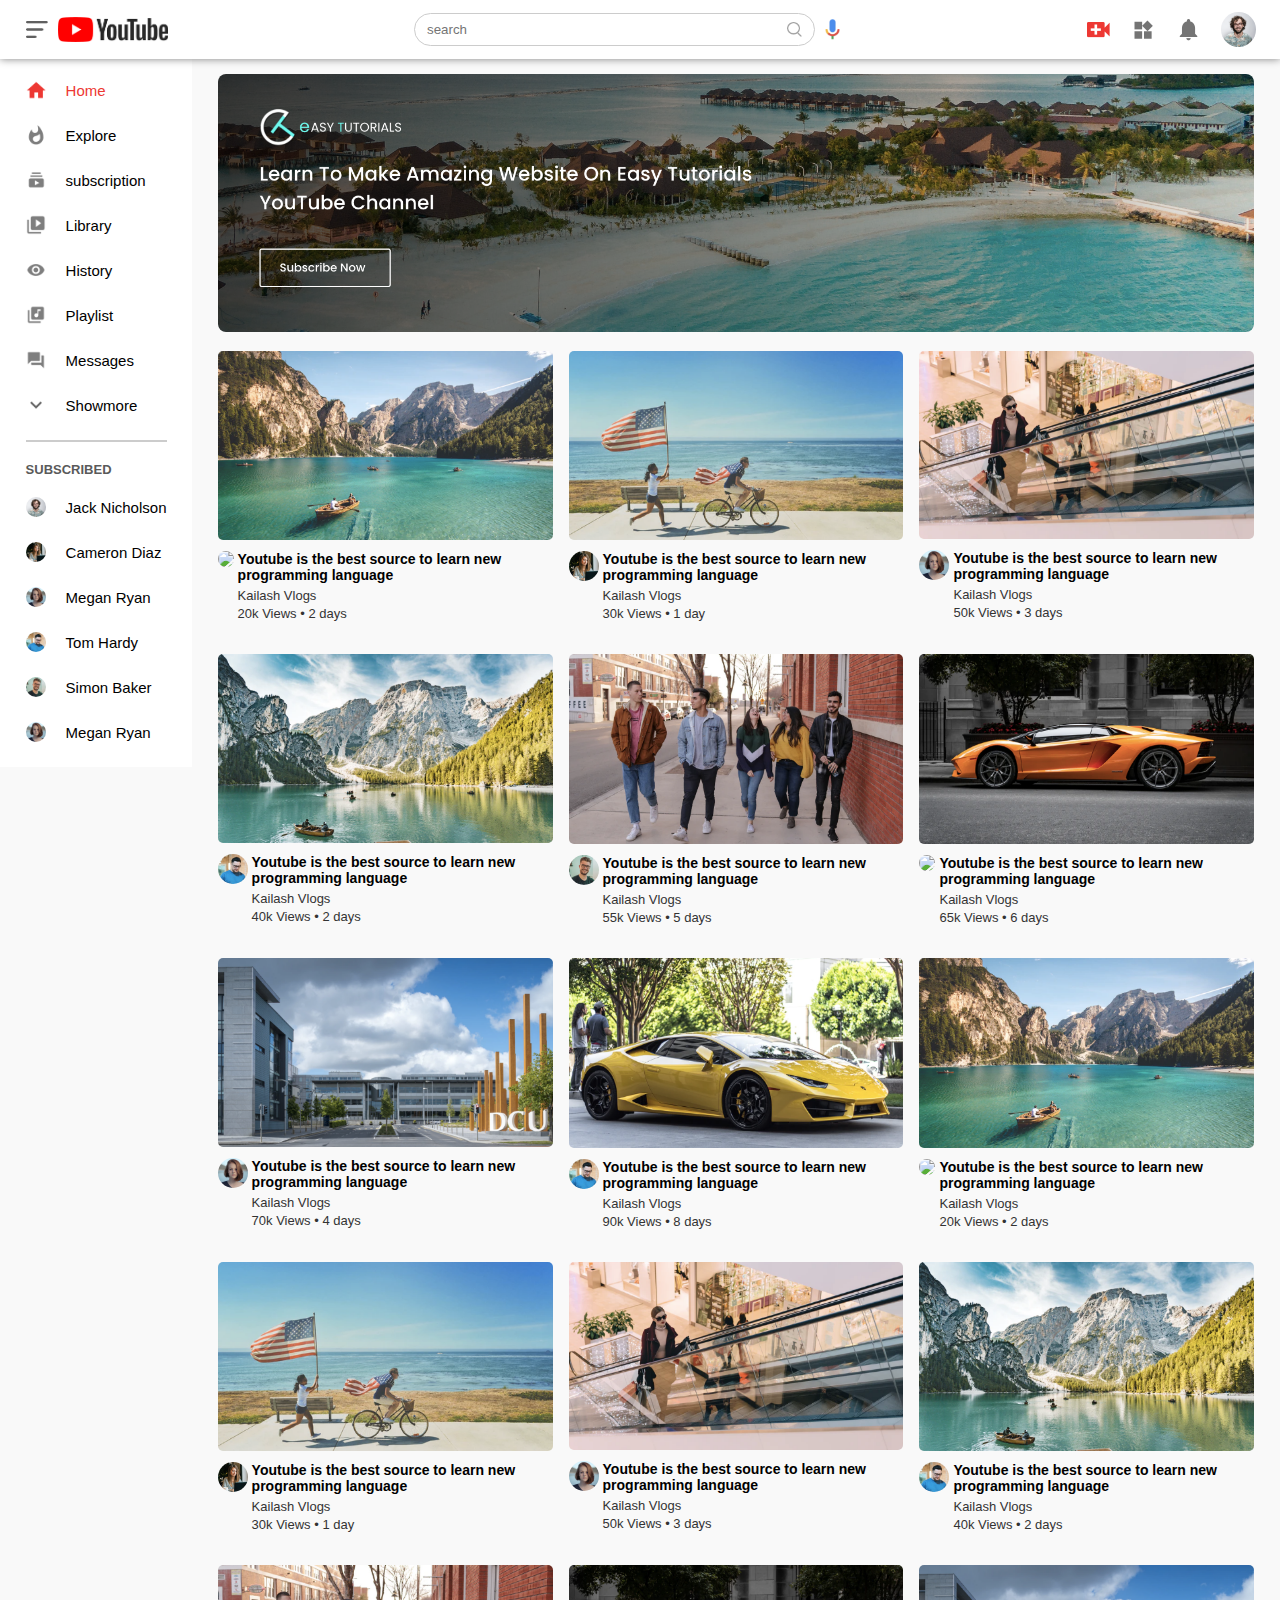
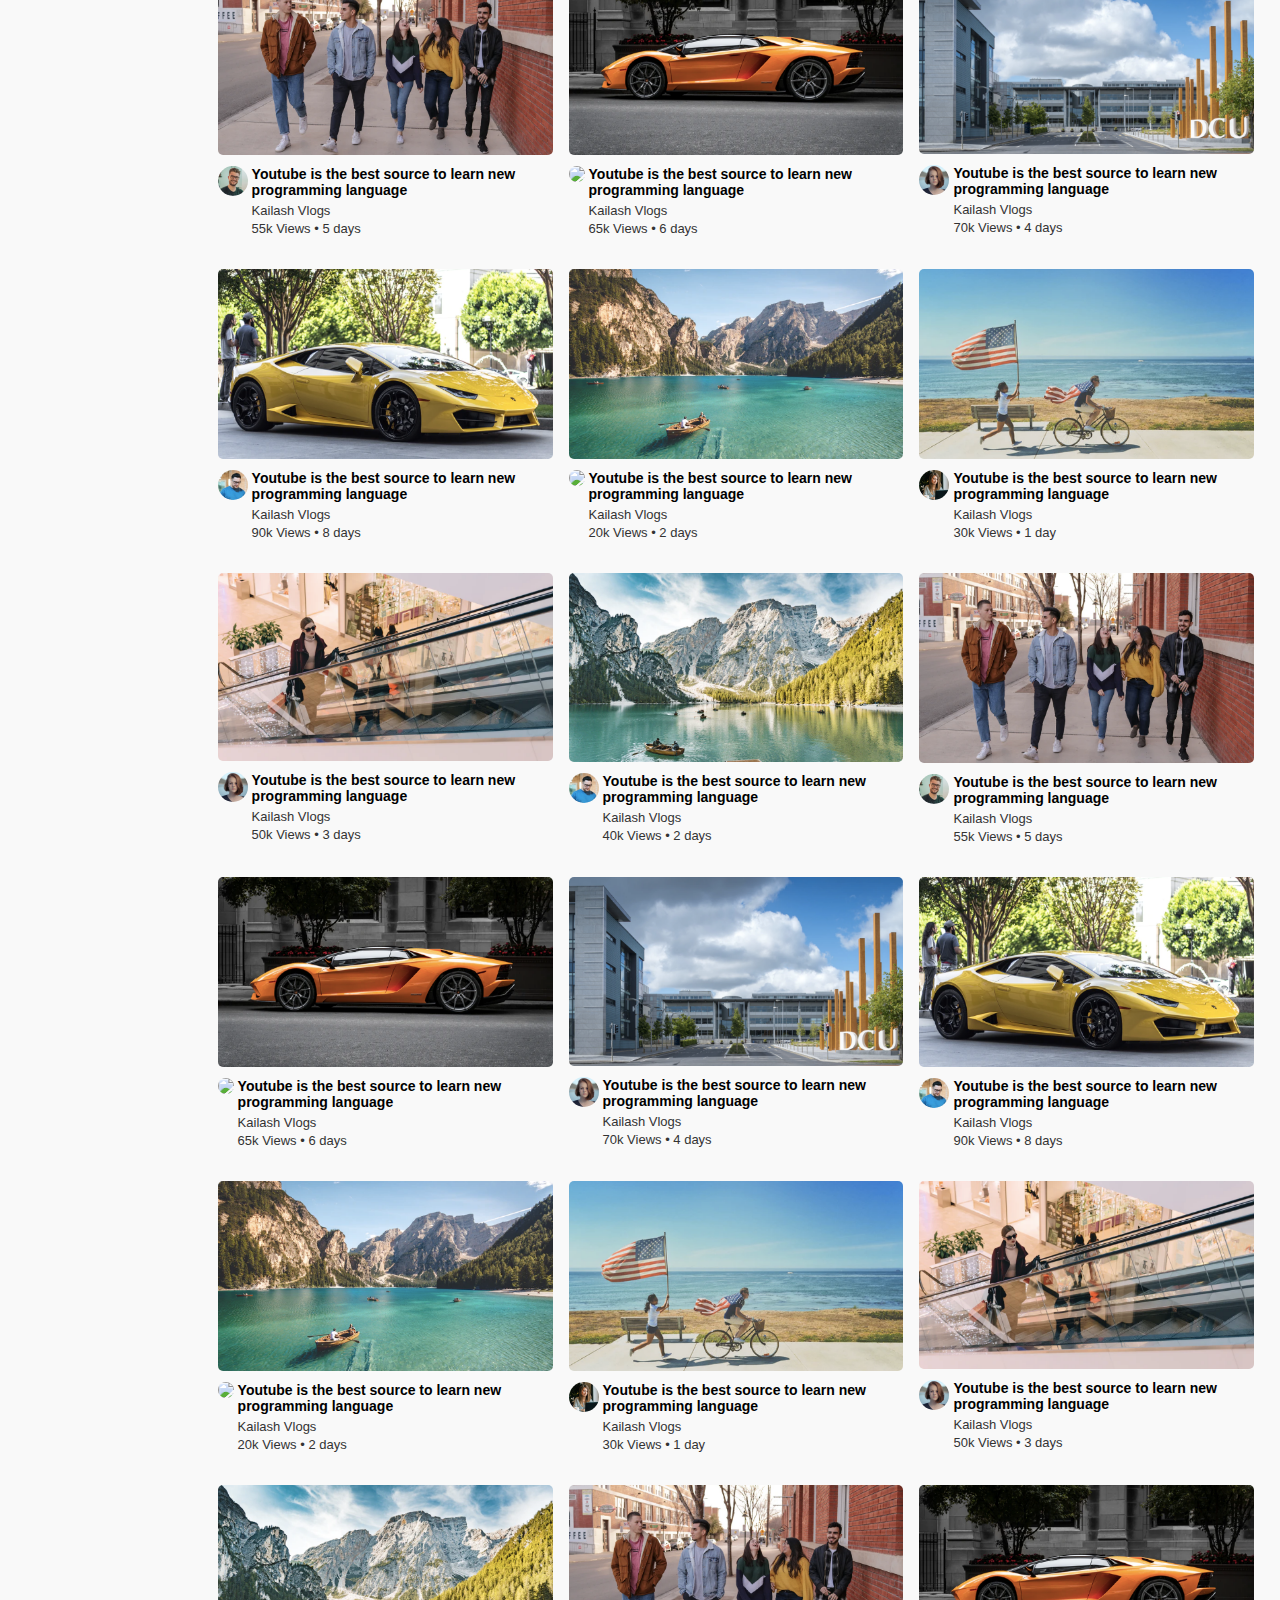
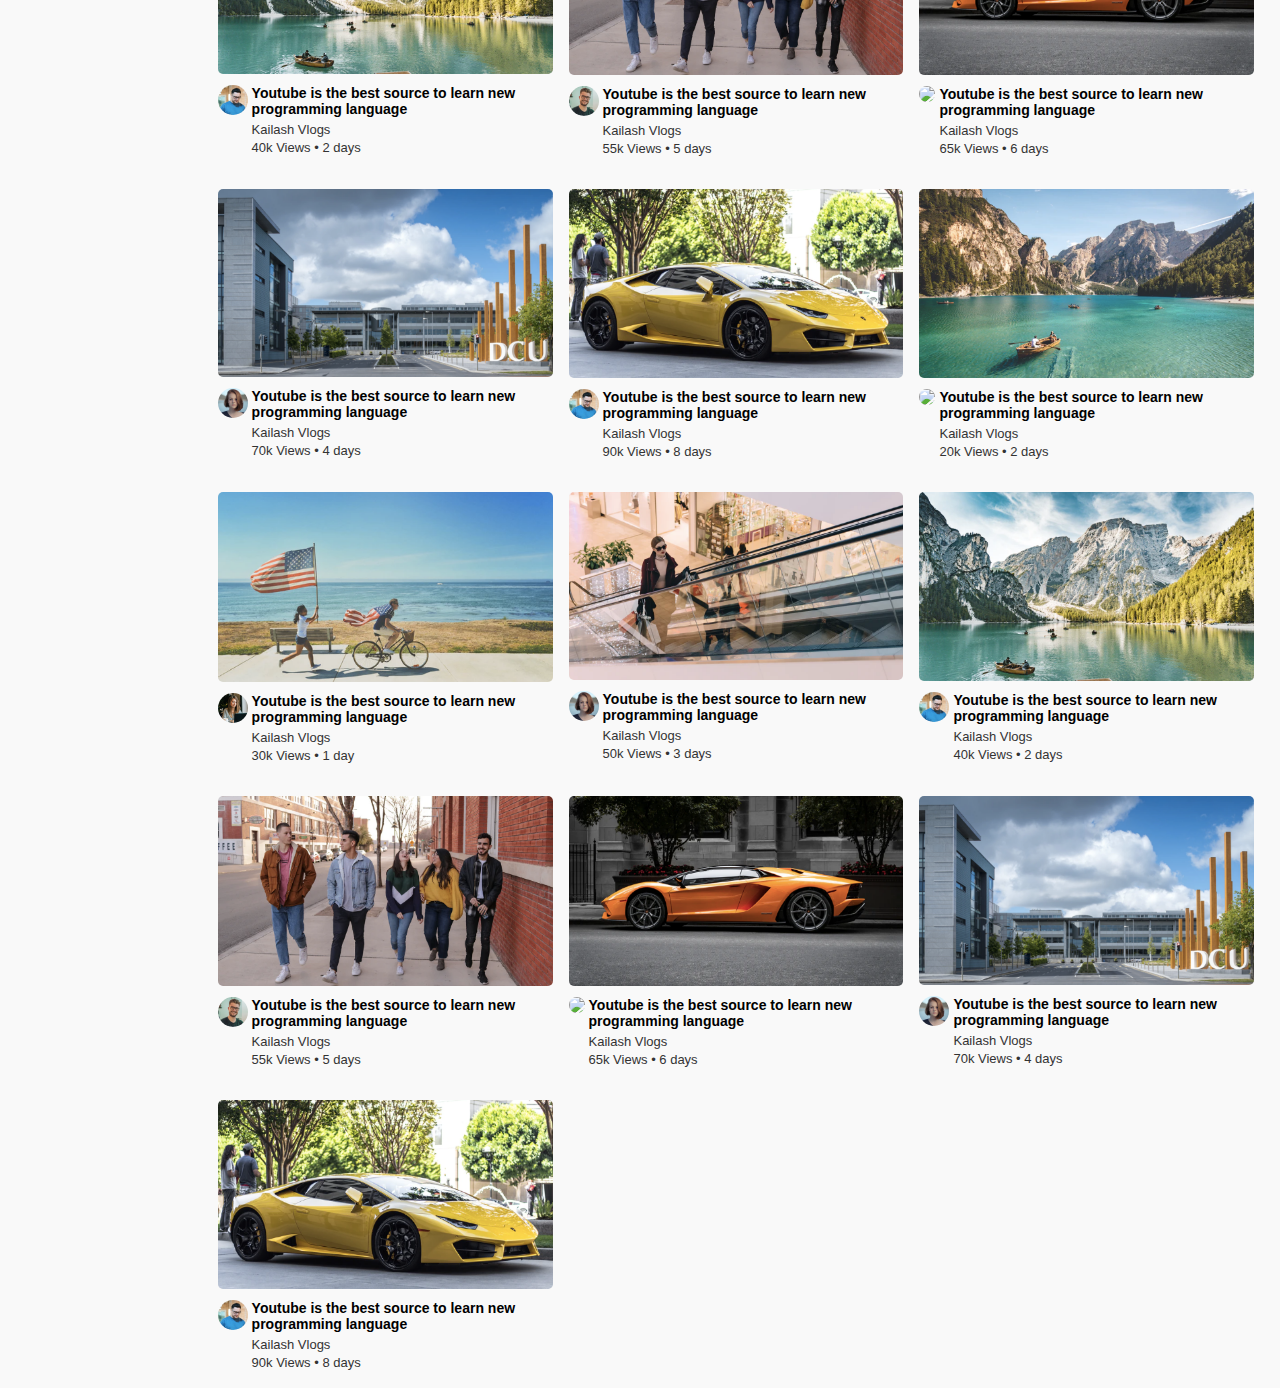
==== index.html @ eac7cdee "initial commit" ====
<!DOCTYPE html>
<html lang="en">
<head>
    <meta charset="UTF-8">
    <meta name="viewport" content="width=device-width, initial-scale=1.0">
    <link rel="stylesheet" href="style.css">
    <title>Document</title>
</head>
<body>
      <nav class="flex-div">
          <div class="nav-left flex-div">
            <img src="images/menu.png" class="menu-icon">
            <img src="images/youtube2.png" class="logo">
          </div>
          <div class="nav-mid flex-div">
            <div class="search-box flex-div">
               <input type="text" placeholder="search">
               <img src="images/search.png">
            </div>
            <img src="images/voice-search.png" class="voice-seacrh">
          </div>
          <div class="nav-right flex-div">
            <img src="images/upload.png">
            <img src="images/more.png">
            <img src="images/notification.png">
            <img src="images/Jack.png" class="user-icon">
          </div>
      </nav>
      
      <!-- sidebar start -->
      <div class="sidebar">
          <div class="shortcut-links">
              <a href=""><img src="images/home.png"><p>Home</p></a>
              <a href=""><img src="images/explore.png"><p>Explore</p></a>
              <a href=""><img src="images/subscription.png"><p>subscription</p></a>
              <a href=""><img src="images/library.png"><p>Library</p></a>
              <a href=""><img src="images/history.png"><p>History</p></a>
              <a href=""><img src="images/playlist.png"><p>Playlist</p></a>
              <a href=""><img src="images/messages.png"><p>Messages</p></a>
              <a href=""><img src="images/show-more.png"><p>Showmore</p></a>
              <hr>
          </div>
      
          <div class="subscribed-list">
             <h3>Subscribed</h3>
            <a href="#"><img src="images/Jack.png"><p>Jack Nicholson</p></a>
            <a href="#"><img src="images/cameron.png"><p>Cameron Diaz</p></a>
            <a href="#"><img src="images/megan.png"><p>Megan Ryan</p></a>
            <a href="#"><img src="images/tom.png"><p>Tom Hardy</p></a>
            <a href="#"><img src="images/simon.png"><p>Simon Baker</p></a>
            <a href="#"><img src="images/megan.png"><p>Megan Ryan</p></a>
          </div>
       </div>

      <!-- main -->
        <div class="container">
            <!-- <ul>
                <li>Home</li>
                <li>About</li>
                <li>Services</li>
                <li>Blogs</li>
                <li>Gallery</li>
                <li>Products</li>
                <li>Contact</li>
            </ul> -->
            <img src="images/banner.png" class="banner">
            <div class="list-container">
                <div class="vid-list">
                    <a href =""><img src="images/thumbnail1.png" class="thumbnail"></a>
                    <div class="flex-div">
                        <a href=""><img src="images/jack.png"></a>
                        <div class="vid-info">
                            <a href=""> Youtube is the best source to learn new programming language</a>
                            <p>Kailash Vlogs</p>
                            <p>20k Views &bull; 2 days</p>
                        </div>
                    </div>
                </div> 
                <div class="vid-list">
                    <a href =""><img src="images/thumbnail2.png" class="thumbnail"></a>
                    <div class="flex-div">
                        <a href=""><img src="images/cameron.png"></a>
                        <div class="vid-info">
                            <a href="">Youtube is the best source to learn new programming language</a>
                            <p>Kailash Vlogs</p>
                            <p>30k Views &bull; 1 day</p>
                        </div>
                    </div>
                </div> 
                <div class="vid-list">
                    <a href =""><img src="images/thumbnail3.png" class="thumbnail"></a>
                    <div class="flex-div">
                        <a href=""><img src="images/megan.png"></a>
                        <div class="vid-info">
                            <a href="">Youtube is the best source to learn new programming language</a>
                            <p>Kailash Vlogs</p>
                            <p>50k Views &bull; 3 days</p>
                        </div>
                    </div>
                </div> 
                <div class="vid-list">
                    <a href =""><img src="images/thumbnail4.png" class="thumbnail"></a>
                    <div class="flex-div">
                        <a href=""><img src="images/tom.png"></a>
                        <div class="vid-info">
                            <a href="">Youtube is the best source to learn new programming language</a>
                            <p>Kailash Vlogs</p>
                            <p>40k Views &bull; 2 days</p>
                        </div>
                    </div>
                </div> 
                <div class="vid-list">
                    <a href =""><img src="images/thumbnail5.png" class="thumbnail"></a>
                    <div class="flex-div">
                        <a href=""><img src="images/simon.png"></a>
                        <div class="vid-info">
                            <a href="">Youtube is the best source to learn new programming language</a>
                            <p>Kailash Vlogs</p>
                            <p>55k Views &bull; 5 days</p>
                        </div>
                    </div>
                </div> 
                <div class="vid-list">
                    <a href =""><img src="images/thumbnail6.png" class="thumbnail"></a>
                    <div class="flex-div">
                        <a href=""><img src="images/jack.png"></a>
                        <div class="vid-info">
                            <a href="">Youtube is the best source to learn new programming language</a>
                            <p>Kailash Vlogs</p>
                            <p>65k Views &bull; 6 days</p>
                        </div>
                    </div>
                </div> 
                <div class="vid-list">
                    <a href =""><img src="images/thumbnail7.png" class="thumbnail"></a>
                    <div class="flex-div">
                        <a href=""><img src="images/megan.png"></a>
                        <div class="vid-info">
                            <a href="">Youtube is the best source to learn new programming language</a>
                            <p>Kailash Vlogs</p>
                            <p>70k Views &bull; 4 days</p>
                        </div>
                    </div>
                </div> 
                <div class="vid-list">
                    <a href =""><img src="images/thumbnail8.png" class="thumbnail"></a>
                    <div class="flex-div">
                        <a href=""><img src="images/tom.png"></a>
                        <div class="vid-info">
                            <a href="">Youtube is the best source to learn new programming language</a>
                            <p>Kailash Vlogs</p>
                            <p>90k Views &bull; 8 days</p>
                        </div>
                    </div>
                </div> 
                <div class="vid-list">
                    <a href =""><img src="images/thumbnail1.png" class="thumbnail"></a>
                    <div class="flex-div">
                        <a href=""><img src="images/jack.png"></a>
                        <div class="vid-info">
                            <a href="">Youtube is the best source to learn new programming language</a>
                            <p>Kailash Vlogs</p>
                            <p>20k Views &bull; 2 days</p>
                        </div>
                    </div>
                </div> 
                <div class="vid-list">
                    <a href =""><img src="images/thumbnail2.png" class="thumbnail"></a>
                    <div class="flex-div">
                        <a href=""><img src="images/cameron.png"></a>
                        <div class="vid-info">
                            <a href="">Youtube is the best source to learn new programming language</a>
                            <p>Kailash Vlogs</p>
                            <p>30k Views &bull; 1 day</p>
                        </div>
                    </div>
                </div> 
                <div class="vid-list">
                    <a href =""><img src="images/thumbnail3.png" class="thumbnail"></a>
                    <div class="flex-div">
                        <a href=""><img src="images/megan.png"></a>
                        <div class="vid-info">
                            <a href="">Youtube is the best source to learn new programming language</a>
                            <p>Kailash Vlogs</p>
                            <p>50k Views &bull; 3 days</p>
                        </div>
                    </div>
                </div> 
                <div class="vid-list">
                    <a href =""><img src="images/thumbnail4.png" class="thumbnail"></a>
                    <div class="flex-div">
                        <a href=""><img src="images/tom.png"></a>
                        <div class="vid-info">
                            <a href="">Youtube is the best source to learn new programming language</a>
                            <p>Kailash Vlogs</p>
                            <p>40k Views &bull; 2 days</p>
                        </div>
                    </div>
                </div>
                <div class="vid-list">
                    <a href =""><img src="images/thumbnail5.png" class="thumbnail"></a>
                    <div class="flex-div">
                        <a href=""><img src="images/simon.png"></a>
                        <div class="vid-info">
                            <a href="">Youtube is the best source to learn new programming language</a>
                            <p>Kailash Vlogs</p>
                            <p>55k Views &bull; 5 days</p>
                        </div>
                    </div>
                </div> 
                <div class="vid-list">
                    <a href =""><img src="images/thumbnail6.png" class="thumbnail"></a>
                    <div class="flex-div">
                        <a href=""><img src="images/jack.png"></a>
                        <div class="vid-info">
                            <a href="">Youtube is the best source to learn new programming language</a>
                            <p>Kailash Vlogs</p>
                            <p>65k Views &bull; 6 days</p>
                        </div>
                    </div>
                </div> 
                <div class="vid-list">
                    <a href =""><img src="images/thumbnail7.png" class="thumbnail"></a>
                    <div class="flex-div">
                        <a href=""><img src="images/megan.png"></a>
                        <div class="vid-info">
                            <a href="">Youtube is the best source to learn new programming language</a>
                            <p>Kailash Vlogs</p>
                            <p>70k Views &bull; 4 days</p>
                        </div>
                    </div>
                </div> 
                <div class="vid-list">
                    <a href =""><img src="images/thumbnail8.png" class="thumbnail"></a>
                    <div class="flex-div">
                        <a href=""><img src="images/tom.png"></a>
                        <div class="vid-info">
                            <a href="">Youtube is the best source to learn new programming language</a>
                            <p>Kailash Vlogs</p>
                            <p>90k Views &bull; 8 days</p>
                        </div>
                    </div>
                </div> 
                <div class="vid-list">
                    <a href =""><img src="images/thumbnail1.png" class="thumbnail"></a>
                    <div class="flex-div">
                        <a href=""><img src="images/jack.png"></a>
                        <div class="vid-info">
                            <a href="">Youtube is the best source to learn new programming language</a>
                            <p>Kailash Vlogs</p>
                            <p>20k Views &bull; 2 days</p>
                        </div>
                    </div>
                </div> 
                <div class="vid-list">
                    <a href =""><img src="images/thumbnail2.png" class="thumbnail"></a>
                    <div class="flex-div">
                        <a href=""><img src="images/cameron.png"></a>
                        <div class="vid-info">
                            <a href="">Youtube is the best source to learn new programming language</a>
                            <p>Kailash Vlogs</p>
                            <p>30k Views &bull; 1 day</p>
                        </div>
                    </div>
                </div> 
                <div class="vid-list">
                    <a href =""><img src="images/thumbnail3.png" class="thumbnail"></a>
                    <div class="flex-div">
                        <a href=""><img src="images/megan.png"></a>
                        <div class="vid-info">
                            <a href="">Youtube is the best source to learn new programming language</a>
                            <p>Kailash Vlogs</p>
                            <p>50k Views &bull; 3 days</p>
                        </div>
                    </div>
                </div> 
                <div class="vid-list">
                    <a href =""><img src="images/thumbnail4.png" class="thumbnail"></a>
                    <div class="flex-div">
                        <a href=""><img src="images/tom.png"></a>
                        <div class="vid-info">
                            <a href="">Youtube is the best source to learn new programming language</a>
                            <p>Kailash Vlogs</p>
                            <p>40k Views &bull; 2 days</p>
                        </div>
                    </div>
                </div> 
                <div class="vid-list">
                    <a href =""><img src="images/thumbnail5.png" class="thumbnail"></a>
                    <div class="flex-div">
                        <a href=""><img src="images/simon.png"></a>
                        <div class="vid-info">
                            <a href="">Youtube is the best source to learn new programming language</a>
                            <p>Kailash Vlogs</p>
                            <p>55k Views &bull; 5 days</p>
                        </div>
                    </div>
                </div> 
                <div class="vid-list">
                    <a href =""><img src="images/thumbnail6.png" class="thumbnail"></a>
                    <div class="flex-div">
                        <a href=""><img src="images/jack.png"></a>
                        <div class="vid-info">
                            <a href="">Youtube is the best source to learn new programming language</a>
                            <p>Kailash Vlogs</p>
                            <p>65k Views &bull; 6 days</p>
                        </div>
                    </div>
                </div> 
                <div class="vid-list">
                    <a href =""><img src="images/thumbnail7.png" class="thumbnail"></a>
                    <div class="flex-div">
                        <a href=""><img src="images/megan.png"></a>
                        <div class="vid-info">
                            <a href="">Youtube is the best source to learn new programming language</a>
                            <p>Kailash Vlogs</p>
                            <p>70k Views &bull; 4 days</p>
                        </div>
                    </div>
                </div> 
                <div class="vid-list">
                    <a href =""><img src="images/thumbnail8.png" class="thumbnail"></a>
                    <div class="flex-div">
                        <a href=""><img src="images/tom.png"></a>
                        <div class="vid-info">
                            <a href="">Youtube is the best source to learn new programming language</a>
                            <p>Kailash Vlogs</p>
                            <p>90k Views &bull; 8 days</p>
                        </div>
                    </div>
                </div> 
                <div class="vid-list">
                    <a href =""><img src="images/thumbnail1.png" class="thumbnail"></a>
                    <div class="flex-div">
                        <a href=""><img src="images/jack.png"></a>
                        <div class="vid-info">
                            <a href="">Youtube is the best source to learn new programming language</a>
                            <p>Kailash Vlogs</p>
                            <p>20k Views &bull; 2 days</p>
                        </div>
                    </div>
                </div> 
                <div class="vid-list">
                    <a href =""><img src="images/thumbnail2.png" class="thumbnail"></a>
                    <div class="flex-div">
                        <a href=""><img src="images/cameron.png"></a>
                        <div class="vid-info">
                            <a href="">Youtube is the best source to learn new programming language</a>
                            <p>Kailash Vlogs</p>
                            <p>30k Views &bull; 1 day</p>
                        </div>
                    </div>
                </div> 
                <div class="vid-list">
                    <a href =""><img src="images/thumbnail3.png" class="thumbnail"></a>
                    <div class="flex-div">
                        <a href=""><img src="images/megan.png"></a>
                        <div class="vid-info">
                            <a href="">Youtube is the best source to learn new programming language</a>
                            <p>Kailash Vlogs</p>
                            <p>50k Views &bull; 3 days</p>
                        </div>
                    </div>
                </div> 
                <div class="vid-list">
                    <a href =""><img src="images/thumbnail4.png" class="thumbnail"></a>
                    <div class="flex-div">
                        <a href=""><img src="images/tom.png"></a>
                        <div class="vid-info">
                            <a href="">Youtube is the best source to learn new programming language</a>
                            <p>Kailash Vlogs</p>
                            <p>40k Views &bull; 2 days</p>
                        </div>
                    </div>
                </div> 
                <div class="vid-list">
                    <a href =""><img src="images/thumbnail5.png" class="thumbnail"></a>
                    <div class="flex-div">
                        <a href=""><img src="images/simon.png"></a>
                        <div class="vid-info">
                            <a href="">Youtube is the best source to learn new programming language</a>
                            <p>Kailash Vlogs</p>
                            <p>55k Views &bull; 5 days</p>
                        </div>
                    </div>
                </div> 
                <div class="vid-list">
                    <a href =""><img src="images/thumbnail6.png" class="thumbnail"></a>
                    <div class="flex-div">
                        <a href=""><img src="images/jack.png"></a>
                        <div class="vid-info">
                            <a href="">Youtube is the best source to learn new programming language</a>
                            <p>Kailash Vlogs</p>
                            <p>65k Views &bull; 6 days</p>
                        </div>
                    </div>
                </div> 
                <div class="vid-list">
                    <a href =""><img src="images/thumbnail7.png" class="thumbnail"></a>
                    <div class="flex-div">
                        <a href=""><img src="images/megan.png"></a>
                        <div class="vid-info">
                            <a href="">Youtube is the best source to learn new programming language</a>
                            <p>Kailash Vlogs</p>
                            <p>70k Views &bull; 4 days</p>
                        </div>
                    </div>
                </div> 
                <div class="vid-list">
                    <a href =""><img src="images/thumbnail8.png" class="thumbnail"></a>
                    <div class="flex-div">
                        <a href=""><img src="images/tom.png"></a>
                        <div class="vid-info">
                            <a href="">Youtube is the best source to learn new programming language</a>
                            <p>Kailash Vlogs</p>
                            <p>90k Views &bull; 8 days</p>
                        </div>
                    </div>
                </div> 
                <div class="vid-list">
                    <a href =""><img src="images/thumbnail1.png" class="thumbnail"></a>
                    <div class="flex-div">
                        <a href=""><img src="images/jack.png"></a>
                        <div class="vid-info">
                            <a href="">Youtube is the best source to learn new programming language</a>
                            <p>Kailash Vlogs</p>
                            <p>20k Views &bull; 2 days</p>
                        </div>
                    </div>
                </div> 
                <div class="vid-list">
                    <a href =""><img src="images/thumbnail2.png" class="thumbnail"></a>
                    <div class="flex-div">
                        <a href=""><img src="images/cameron.png"></a>
                        <div class="vid-info">
                            <a href="">Youtube is the best source to learn new programming language</a>
                            <p>Kailash Vlogs</p>
                            <p>30k Views &bull; 1 day</p>
                        </div>
                    </div>
                </div> 
                <div class="vid-list">
                    <a href =""><img src="images/thumbnail3.png" class="thumbnail"></a>
                    <div class="flex-div">
                        <a href=""><img src="images/megan.png"></a>
                        <div class="vid-info">
                            <a href="">Youtube is the best source to learn new programming language</a>
                            <p>Kailash Vlogs</p>
                            <p>50k Views &bull; 3 days</p>
                        </div>
                    </div>
                </div> 
                <div class="vid-list">
                    <a href =""><img src="images/thumbnail4.png" class="thumbnail"></a>
                    <div class="flex-div">
                        <a href=""><img src="images/tom.png"></a>
                        <div class="vid-info">
                            <a href="">Youtube is the best source to learn new programming language</a>
                            <p>Kailash Vlogs</p>
                            <p>40k Views &bull; 2 days</p>
                        </div>
                    </div>
                </div> 
                <div class="vid-list">
                    <a href =""><img src="images/thumbnail5.png" class="thumbnail"></a>
                    <div class="flex-div">
                        <a href=""><img src="images/simon.png"></a>
                        <div class="vid-info">
                            <a href="">Youtube is the best source to learn new programming language</a>
                            <p>Kailash Vlogs</p>
                            <p>55k Views &bull; 5 days</p>
                        </div>
                    </div>
                </div> 
                <div class="vid-list">
                    <a href =""><img src="images/thumbnail6.png" class="thumbnail"></a>
                    <div class="flex-div">
                        <a href=""><img src="images/jack.png"></a>
                        <div class="vid-info">
                            <a href="">Youtube is the best source to learn new programming language</a>
                            <p>Kailash Vlogs</p>
                            <p>65k Views &bull; 6 days</p>
                        </div>
                    </div>
                </div> 
                <div class="vid-list">
                    <a href =""><img src="images/thumbnail7.png" class="thumbnail"></a>
                    <div class="flex-div">
                        <a href=""><img src="images/megan.png"></a>
                        <div class="vid-info">
                            <a href="">Youtube is the best source to learn new programming language</a>
                            <p>Kailash Vlogs</p>
                            <p>70k Views &bull; 4 days</p>
                        </div>
                    </div>
                </div> 
                <div class="vid-list">
                    <a href =""><img src="images/thumbnail8.png" class="thumbnail"></a>
                    <div class="flex-div">
                        <a href=""><img src="images/tom.png"></a>
                        <div class="vid-info">
                            <a href="">Youtube is the best source to learn new programming language</a>
                            <p>Kailash Vlogs</p>
                            <p>90k Views &bull; 8 days</p>
                        </div>
                    </div>
                </div> 
            </div>
        </div>



<script src="index.js"></script>      
</body>
</html>
---- style.css ----
*{
    padding:0;
    margin:0;
    box-sizing: border-box;
    font-family: 'poppins', sans-serif;
}

a{
    text-decoration: none;
    color:#000;
}

nav{
    padding:12px 2%;
    justify-content: space-between;
    box-shadow: 0px 0px 8px grey;
    position: sticky;
    top:0;
    z-index: 10;
    background-color: #fff;
}

.flex-div{
    display: flex;
    align-items: center;
    cursor: pointer;
}

.nav-left .menu-icon{
    width: 22px;
    margin-right: 10px;
}

.nav-left .logo{
    width:110px;
}

.nav-right img{
    width: 25px;
    height: auto;
    margin-right: 20px;
}

.nav-right .user-icon{
    width:35px;
    height:auto;
    border-radius: 50%;
    margin-right: -2px;
}

.nav-mid .voice-seacrh{
    width:15px;
    cursor: pointer;
}

.nav-mid .search-box{
    border: 1px solid #ccc;
    padding:8px 12px;
    border-radius: 20px;
    margin-right: 10px;
}

.nav-mid .search-box input{
    outline: 0;
    border:0;
    margin-right: 10px;
    width:350px;
}

.nav-mid .search-box img{
    width:15px;
}

/* SIDEBAR STYLING */

.sidebar{
    width: 15%;
    height:auto;
    background: white;
    padding-top: 80px;
    padding-left: 2%;
    position: fixed;
    top:0;
}

.shortcut-links a img{
    width:20px;
    margin-right:20px;
}

.shortcut-links a{
    display:flex;
    align-items: center;
    flex-wrap: wrap;
    width:fit-content;
    margin-bottom: 25px;
}

.shortcut-links p{
    font-size: 15px;
}

.shortcut-links a:first-child{
    color:#ed3833;
}

.shortcut-links hr{
     border: 1px solid #ccc;
     width:85%;;
}

.subscribed-list h3{
    font-size: 13px;
    margin:20px 0px;
    color:#5a5a5a;
    text-transform: uppercase;
}

.subscribed-list a{
    display:flex;
    align-items: center;
    flex-wrap: wrap;
    width:fit-content;
    margin-bottom: 25px;
}

.subscribed-list p{
    font-size: 15px;
}

.subscribed-list a img{
    width:20px;
    border-radius: 50%;
    margin-right: 20px;
}

.small-sidebar{
    width:5%;
}

.small-sidebar a p{
    display:none;
}

.small-sidebar h3{
    display:none;
}

.small-sidebar hr{
    margin: 0px 0px 30px 0px;
    
}
/* SIDEBAR STYLING  END*/

/* main styling */

.container ul{
    display:flex;
    justify-content: space-around;
   padding-bottom: 10px;
    position: sticky;
    top:0;
    /* z-index:999; */
    border-radius: 5px;
    margin-bottom:10px;
}

.container ul li{
    list-style: none;
    background: #5a5a5a;
    border-radius: 4px;
    color:#fff;
    padding:6px 12px;
}

.container ul li:hover{
    background-color: #666;
    color:#fff;
    cursor:pointer;
}

/* .container ul li.active{
    background-color: darkred;
    color:#fff;
} */

/* index.js class styling  */

.large-container{
    padding-left: 7%;
}

/* index.js class styling  end*/

.container{
    padding-left: 17%;
    padding-right: 2%;
    padding-top: 15px;
    padding-bottom: 15px;
    background-color: #f9f9f9;
}

.banner{
    width:100%;
    /* height:350px; */
    border-radius: 8px;
}

.vid-list .thumbnail{
    width:100%;
    border-radius: 5px;
}

.list-container{
    display:grid;
    grid-column-gap:16px;
    grid-row-gap:30px;
    grid-template-columns:repeat(auto-fit, minmax(250px, 1fr));
    margin-top:15px;
}

.vid-list .flex-div{
    align-items:flex-start;
    margin-top: 7px;
}

.vid-list img{
    width: 30px;
    border-radius: 50%;
}

/* .vid-info{
    color:#5a5a5a;
    font-size: 13px;
} */

.vid-info a{
    color:#000;
    font-weight: 600;
    margin-bottom:5px;
    display: block;
    font-size: 14px;
    margin-left: 4px;
}

.vid-info p{
    font-size: 13px;
    color:#333;
    padding-bottom: 3px;
    margin-left: 4px;
}
/* main styling End*/


/* media query start */
@media (max-width: 1024px) {
    
    .nav-right .user-icon{
        margin-right: 0px;
    }

    .banner img{
        width:100%;
        height:auto;
    }

    .nav-left .logo{
        width:70px;
    }

    .sidebar{
        display:none;
    }

    .container, .large-container{
        padding-left: 2%;
        padding-right: 2%;
    }

    .list-container .thumbnail{
        width:100%;
        height:auto;
    }

    .nav-right img{
        display:none;
    }

    .nav-right .user-icon{
        display:block;
        width:30px;
    }

    .nav-mid .search-box input{
        width:100px;
    }

    .nav-mid .voice-seacrh{
        display:none;
    }
  }


  @media (max-width: 250px){

    .banner img{
        width:100%;
        height:auto;
    }
    
    .nav-left .logo{
        width:70px;
    }

    .sidebar{
        display:none;
    }

    .container, .large-container{
        padding-left: 5%;
        padding-right: 5%;
    }

    .list-container .thumbnail{
        width:100%;
        height:auto;
    }

    .nav-right img{
        display:none;
    }

    .nav-right .user-icon{
        display:block;
        width:30px;
    }

    .nav-mid .search-box input{
        width:35px;
    }

    .nav-mid .voice-seacrh{
        display:none;
    }

  }

  @media (max-width: 800px){
    .sidebar .search-box input{
        width:300px;
    }
  }
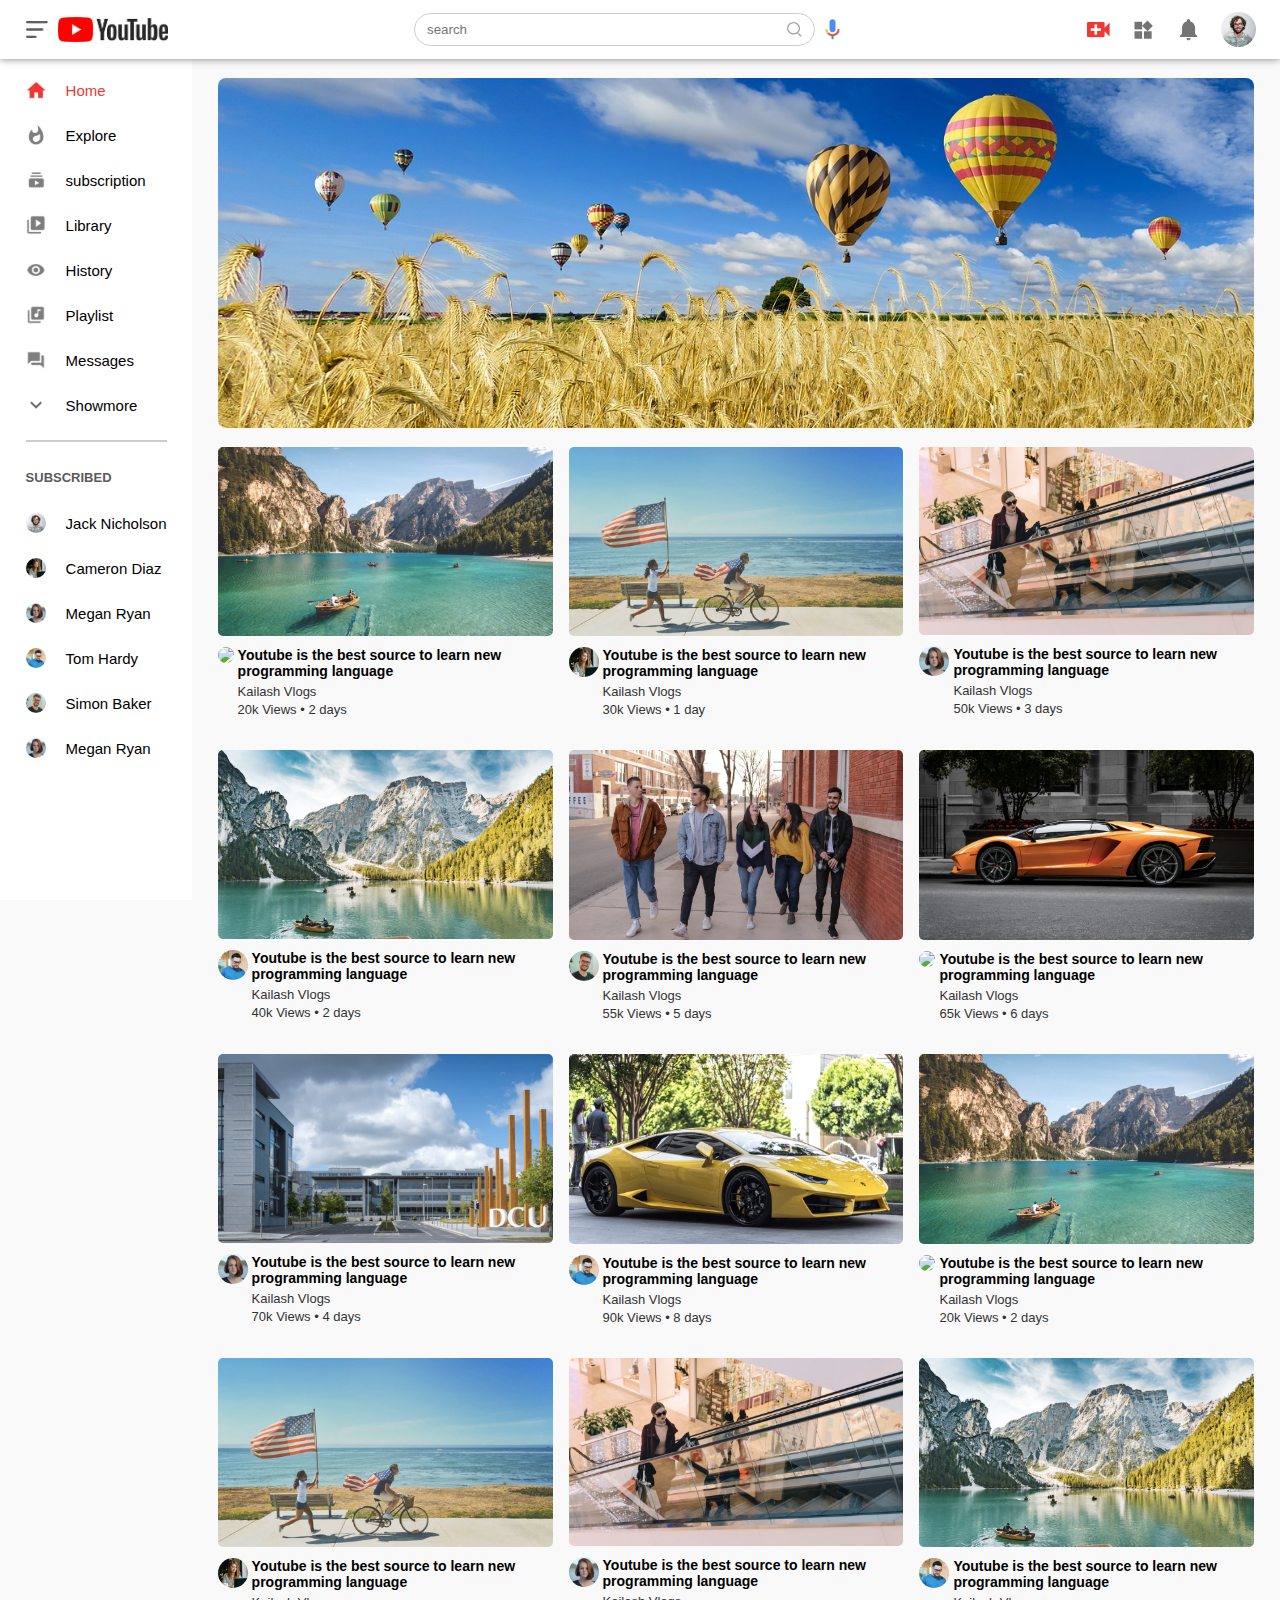
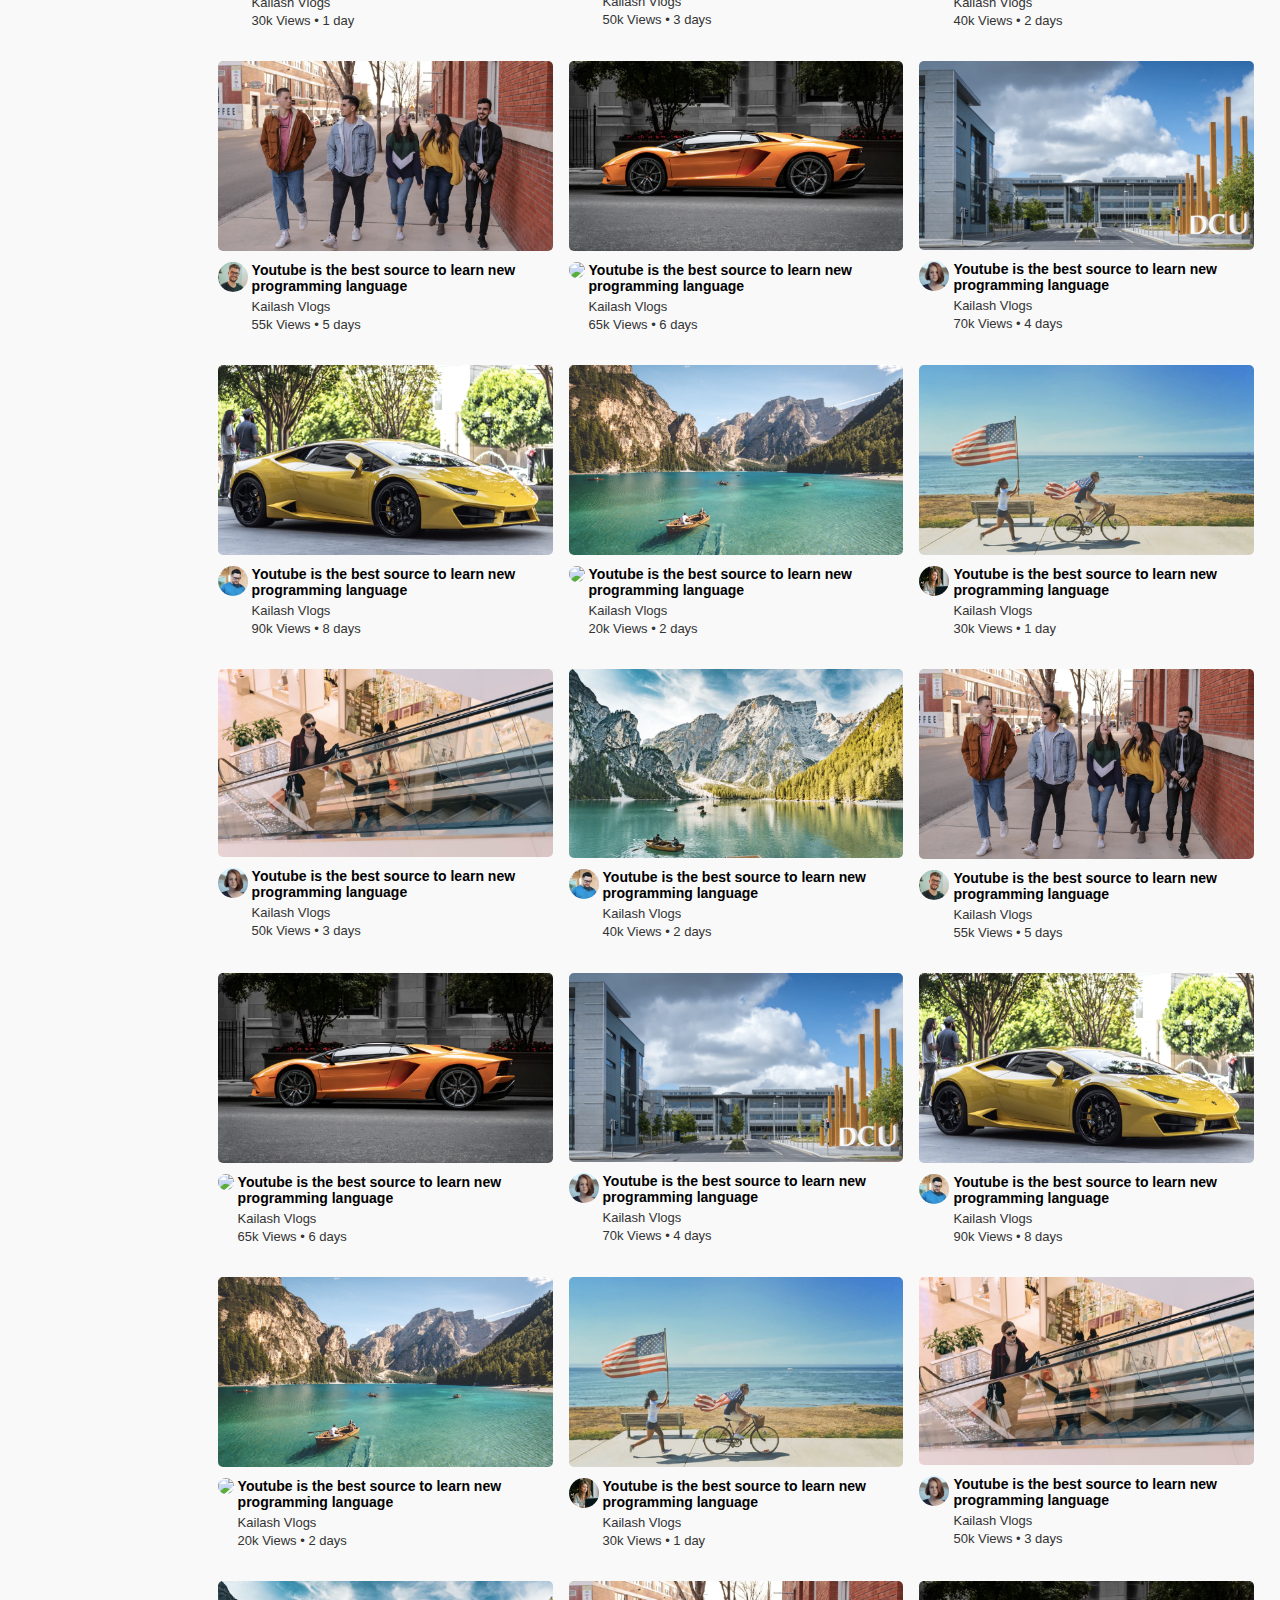
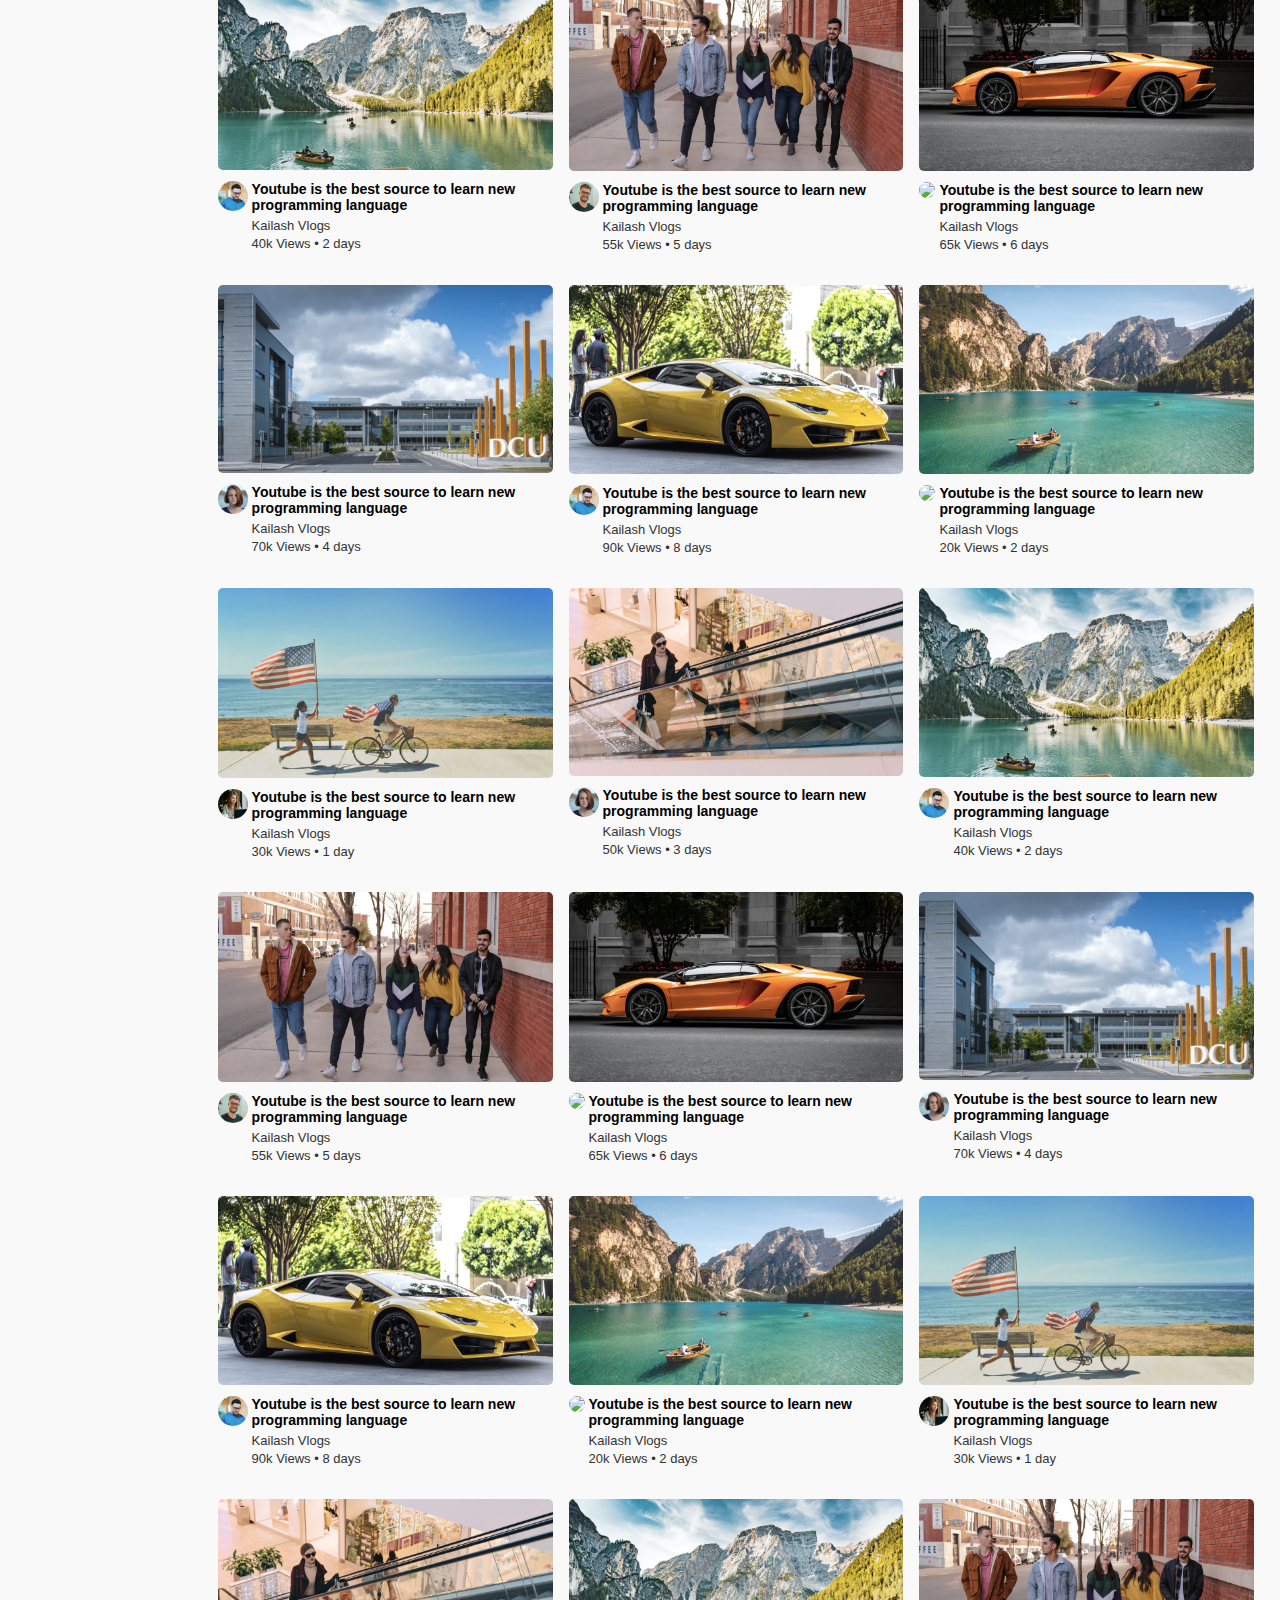
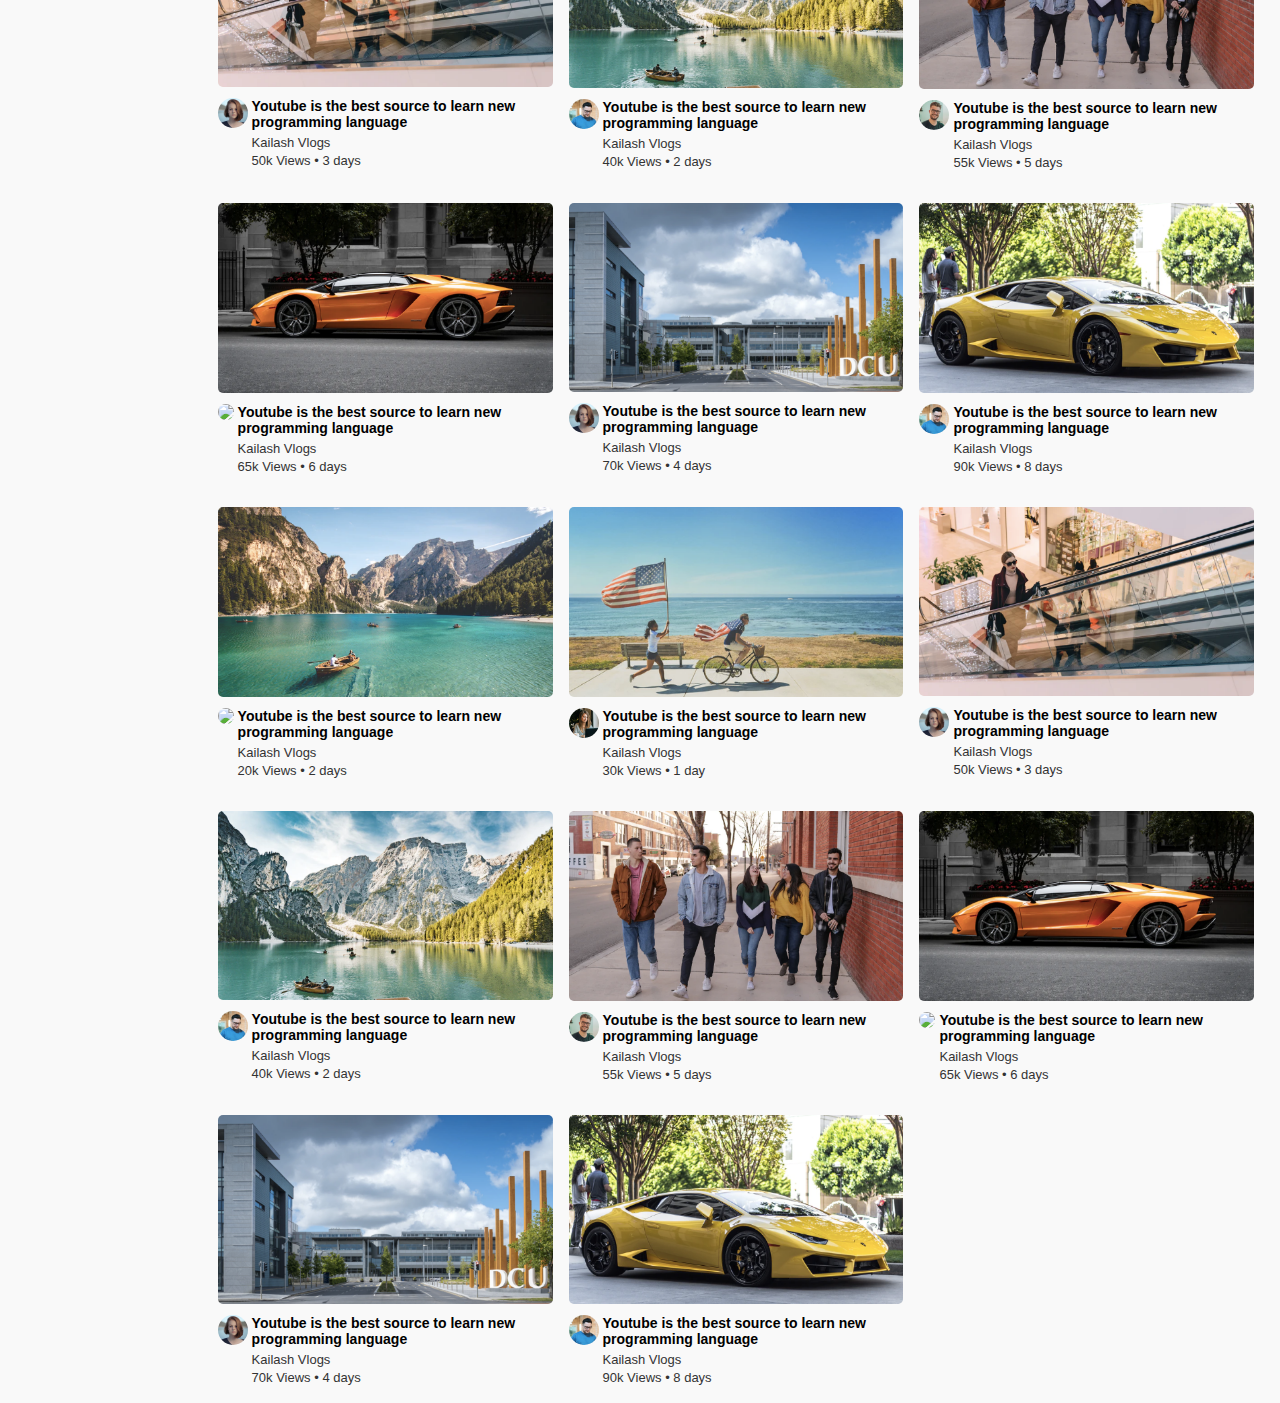
==== commit b15de2d0: "change" ====
--- a/index.html
+++ b/index.html
@@ -63,14 +63,102 @@
                 <li>Products</li>
                 <li>Contact</li>
             </ul> -->
-            <img src="images/banner.png" class="banner">
+            <img src="images/banner.jpeg" class="banner">
             <div class="list-container">
                 <div class="vid-list">
+                    <a href ="play-video.html"><img src="images/thumbnail1.png" class="thumbnail"></a>
+                    <div class="flex-div">
+                        <a href=""><img src="images/jack.png"></a>
+                        <div class="vid-info">
+                            <a href="play-video.html"> Youtube is the best source to learn new programming language</a>
+                            <p>Kailash Vlogs</p>
+                            <p>20k Views &bull; 2 days</p>
+                        </div>
+                    </div>
+                </div> 
+                <div class="vid-list">
+                    <a href ="beach-video.html"><img src="images/thumbnail2.png" class="thumbnail"></a>
+                    <div class="flex-div">
+                        <a href=""><img src="images/cameron.png"></a>
+                        <div class="vid-info">
+                            <a href="beach-video.html">Youtube is the best source to learn new programming language</a>
+                            <p>Kailash Vlogs</p>
+                            <p>30k Views &bull; 1 day</p>
+                        </div>
+                    </div>
+                </div> 
+                <div class="vid-list">
+                    <a href ="miami-beach.html"><img src="images/thumbnail3.png" class="thumbnail"></a>
+                    <div class="flex-div">
+                        <a href=""><img src="images/megan.png"></a>
+                        <div class="vid-info">
+                            <a href="miami-beach.html">Youtube is the best source to learn new programming language</a>
+                            <p>Kailash Vlogs</p>
+                            <p>50k Views &bull; 3 days</p>
+                        </div>
+                    </div>
+                </div> 
+                <div class="vid-list">
+                    <a href ="highway.html"><img src="images/thumbnail4.png" class="thumbnail"></a>
+                    <div class="flex-div">
+                        <a href=""><img src="images/tom.png"></a>
+                        <div class="vid-info">
+                            <a href="highway.html">Youtube is the best source to learn new programming language</a>
+                            <p>Kailash Vlogs</p>
+                            <p>40k Views &bull; 2 days</p>
+                        </div>
+                    </div>
+                </div> 
+                <div class="vid-list">
+                    <a href ="nature.html"><img src="images/thumbnail5.png" class="thumbnail"></a>
+                    <div class="flex-div">
+                        <a href=""><img src="images/simon.png"></a>
+                        <div class="vid-info">
+                            <a href="nature.html">Youtube is the best source to learn new programming language</a>
+                            <p>Kailash Vlogs</p>
+                            <p>55k Views &bull; 5 days</p>
+                        </div>
+                    </div>
+                </div> 
+                <div class="vid-list">
+                    <a href =""><img src="images/thumbnail6.png" class="thumbnail"></a>
+                    <div class="flex-div">
+                        <a href=""><img src="images/jack.png"></a>
+                        <div class="vid-info">
+                            <a href="">Youtube is the best source to learn new programming language</a>
+                            <p>Kailash Vlogs</p>
+                            <p>65k Views &bull; 6 days</p>
+                        </div>
+                    </div>
+                </div> 
+                <div class="vid-list">
+                    <a href =""><img src="images/thumbnail7.png" class="thumbnail"></a>
+                    <div class="flex-div">
+                        <a href=""><img src="images/megan.png"></a>
+                        <div class="vid-info">
+                            <a href="">Youtube is the best source to learn new programming language</a>
+                            <p>Kailash Vlogs</p>
+                            <p>70k Views &bull; 4 days</p>
+                        </div>
+                    </div>
+                </div> 
+                <div class="vid-list">
+                    <a href =""><img src="images/thumbnail8.png" class="thumbnail"></a>
+                    <div class="flex-div">
+                        <a href=""><img src="images/tom.png"></a>
+                        <div class="vid-info">
+                            <a href="">Youtube is the best source to learn new programming language</a>
+                            <p>Kailash Vlogs</p>
+                            <p>90k Views &bull; 8 days</p>
+                        </div>
+                    </div>
+                </div> 
+                <div class="vid-list">
                     <a href =""><img src="images/thumbnail1.png" class="thumbnail"></a>
                     <div class="flex-div">
                         <a href=""><img src="images/jack.png"></a>
                         <div class="vid-info">
-                            <a href=""> Youtube is the best source to learn new programming language</a>
+                            <a href="">Youtube is the best source to learn new programming language</a>
                             <p>Kailash Vlogs</p>
                             <p>20k Views &bull; 2 days</p>
                         </div>
@@ -108,7 +196,7 @@
                             <p>40k Views &bull; 2 days</p>
                         </div>
                     </div>
-                </div> 
+                </div>
                 <div class="vid-list">
                     <a href =""><img src="images/thumbnail5.png" class="thumbnail"></a>
                     <div class="flex-div">
@@ -196,7 +284,95 @@
                             <p>40k Views &bull; 2 days</p>
                         </div>
                     </div>
-                </div>
+                </div> 
+                <div class="vid-list">
+                    <a href =""><img src="images/thumbnail5.png" class="thumbnail"></a>
+                    <div class="flex-div">
+                        <a href=""><img src="images/simon.png"></a>
+                        <div class="vid-info">
+                            <a href="">Youtube is the best source to learn new programming language</a>
+                            <p>Kailash Vlogs</p>
+                            <p>55k Views &bull; 5 days</p>
+                        </div>
+                    </div>
+                </div> 
+                <div class="vid-list">
+                    <a href =""><img src="images/thumbnail6.png" class="thumbnail"></a>
+                    <div class="flex-div">
+                        <a href=""><img src="images/jack.png"></a>
+                        <div class="vid-info">
+                            <a href="">Youtube is the best source to learn new programming language</a>
+                            <p>Kailash Vlogs</p>
+                            <p>65k Views &bull; 6 days</p>
+                        </div>
+                    </div>
+                </div> 
+                <div class="vid-list">
+                    <a href =""><img src="images/thumbnail7.png" class="thumbnail"></a>
+                    <div class="flex-div">
+                        <a href=""><img src="images/megan.png"></a>
+                        <div class="vid-info">
+                            <a href="">Youtube is the best source to learn new programming language</a>
+                            <p>Kailash Vlogs</p>
+                            <p>70k Views &bull; 4 days</p>
+                        </div>
+                    </div>
+                </div> 
+                <div class="vid-list">
+                    <a href =""><img src="images/thumbnail8.png" class="thumbnail"></a>
+                    <div class="flex-div">
+                        <a href=""><img src="images/tom.png"></a>
+                        <div class="vid-info">
+                            <a href="">Youtube is the best source to learn new programming language</a>
+                            <p>Kailash Vlogs</p>
+                            <p>90k Views &bull; 8 days</p>
+                        </div>
+                    </div>
+                </div> 
+                <div class="vid-list">
+                    <a href =""><img src="images/thumbnail1.png" class="thumbnail"></a>
+                    <div class="flex-div">
+                        <a href=""><img src="images/jack.png"></a>
+                        <div class="vid-info">
+                            <a href="">Youtube is the best source to learn new programming language</a>
+                            <p>Kailash Vlogs</p>
+                            <p>20k Views &bull; 2 days</p>
+                        </div>
+                    </div>
+                </div> 
+                <div class="vid-list">
+                    <a href =""><img src="images/thumbnail2.png" class="thumbnail"></a>
+                    <div class="flex-div">
+                        <a href=""><img src="images/cameron.png"></a>
+                        <div class="vid-info">
+                            <a href="">Youtube is the best source to learn new programming language</a>
+                            <p>Kailash Vlogs</p>
+                            <p>30k Views &bull; 1 day</p>
+                        </div>
+                    </div>
+                </div> 
+                <div class="vid-list">
+                    <a href =""><img src="images/thumbnail3.png" class="thumbnail"></a>
+                    <div class="flex-div">
+                        <a href=""><img src="images/megan.png"></a>
+                        <div class="vid-info">
+                            <a href="">Youtube is the best source to learn new programming language</a>
+                            <p>Kailash Vlogs</p>
+                            <p>50k Views &bull; 3 days</p>
+                        </div>
+                    </div>
+                </div> 
+                <div class="vid-list">
+                    <a href =""><img src="images/thumbnail4.png" class="thumbnail"></a>
+                    <div class="flex-div">
+                        <a href=""><img src="images/tom.png"></a>
+                        <div class="vid-info">
+                            <a href="">Youtube is the best source to learn new programming language</a>
+                            <p>Kailash Vlogs</p>
+                            <p>40k Views &bull; 2 days</p>
+                        </div>
+                    </div>
+                </div> 
                 <div class="vid-list">
                     <a href =""><img src="images/thumbnail5.png" class="thumbnail"></a>
                     <div class="flex-div">
--- a/style.css
+++ b/style.css
@@ -75,7 +75,7 @@
 
 .sidebar{
     width: 15%;
-    height:auto;
+    height:100vh;
     background: white;
     padding-top: 80px;
     padding-left: 2%;
@@ -111,7 +111,7 @@
 
 .subscribed-list h3{
     font-size: 13px;
-    margin:20px 0px;
+    margin:28px 0px;
     color:#5a5a5a;
     text-transform: uppercase;
 }
@@ -195,14 +195,14 @@
 .container{
     padding-left: 17%;
     padding-right: 2%;
-    padding-top: 15px;
+    padding-top: 19px;
     padding-bottom: 15px;
     background-color: #f9f9f9;
 }
 
 .banner{
     width:100%;
-    /* height:350px; */
+    height:350px;
     border-radius: 8px;
 }
 
@@ -251,6 +251,90 @@
 }
 /* main styling End*/
 
+/* play video page styling */
+
+.play-container{
+    padding-left: 2%;
+}
+
+.row{
+    display:flex;
+    justify-content: space-around;
+    flex-direction: wrap;
+}
+
+.play-video{
+    flex-basis: 69%;
+}
+
+.play-video video{
+    width:100%;
+    border-radius: 10px;
+}
+
+.right-sidebar{
+    flex-basis: 30%;
+}
+
+.side-video-list{
+    display:flex;
+    justify-content: space-evenly;
+    margin-bottom: 8px;
+}
+
+.side-video-list img{
+    width:100%;
+    border-radius: 5px;
+}
+
+.side-video-list .small-thumbnail{
+    flex-basis: 49%;
+}
+
+.side-video-list .vid-info{
+    flex-basis: 49%;
+}
+
+.side-video-list .vid-info a{
+    font-size: 13px;
+}
+
+.tags a{
+    color:#000;
+    font-weight:500;
+    font-size: 13px;
+}
+
+.play-video h3{
+    color:#000;
+    font-weight: 600;
+    margin: 5px 0px;
+}
+
+.play-video .play-video-info{
+    display:flex;
+    justify-content: space-between;
+    align-items: center;
+    flex-wrap: wrap;
+    margin-top: 10px;
+    color:#5a5a5a;
+    font-size: 14px;
+    margin-left: 8px;
+}
+
+.play-video .play-video-info img{
+    width:20px;
+    margin-right: 8px;
+}
+
+.play-video .play-video-info a{
+    display:inline-flex;
+    align-items: center;
+    
+}
+
+/* play vido page styling end */
+
 
 /* media query start */
 @media (max-width: 1024px) {
@@ -300,8 +384,54 @@
     }
   }
 
-
-  @media (max-width: 250px){
+  @media (max-width: 1180px) {
+    
+    .nav-right .user-icon{
+        margin-right: 0px;
+    }
+
+    .banner img{
+        width:100%;
+        height:auto;
+    }
+
+    .nav-left .logo{
+        width:70px;
+    }
+
+    .sidebar{
+        display:none;
+    }
+
+    .container, .large-container{
+        padding-left: 2%;
+        padding-right: 2%;
+    }
+
+    .list-container .thumbnail{
+        width:100%;
+        height:auto;
+    }
+
+    .nav-right img{
+        display:none;
+    }
+
+    .nav-right .user-icon{
+        display:block;
+        width:30px;
+    }
+
+    .nav-mid .search-box input{
+        width:100px;
+    }
+
+    .nav-mid .voice-seacrh{
+        display:none;
+    }
+  }
+
+  @media (max-width: 290px){
 
     .banner img{
         width:100%;
@@ -316,10 +446,10 @@
         display:none;
     }
 
-    .container, .large-container{
+    /* .container, .large-container{
         padding-left: 5%;
         padding-right: 5%;
-    }
+    } */
 
     .list-container .thumbnail{
         width:100%;
@@ -336,7 +466,18 @@
     }
 
     .nav-mid .search-box input{
-        width:35px;
+        /* width:25px; */
+        display:none;
+        /* border:0;
+        outline:none; */
+    }
+
+    .nav-mid .search-box{
+        display:none;
+    }
+
+    .nav-mid .search-box img{
+        display:none;
     }
 
     .nav-mid .voice-seacrh{
@@ -345,9 +486,11 @@
 
   }
 
-  @media (max-width: 800px){
+  /* @media (max-width: 800px){
     .sidebar .search-box input{
         width:300px;
     }
-  }
-
+  } */
+
+  
+
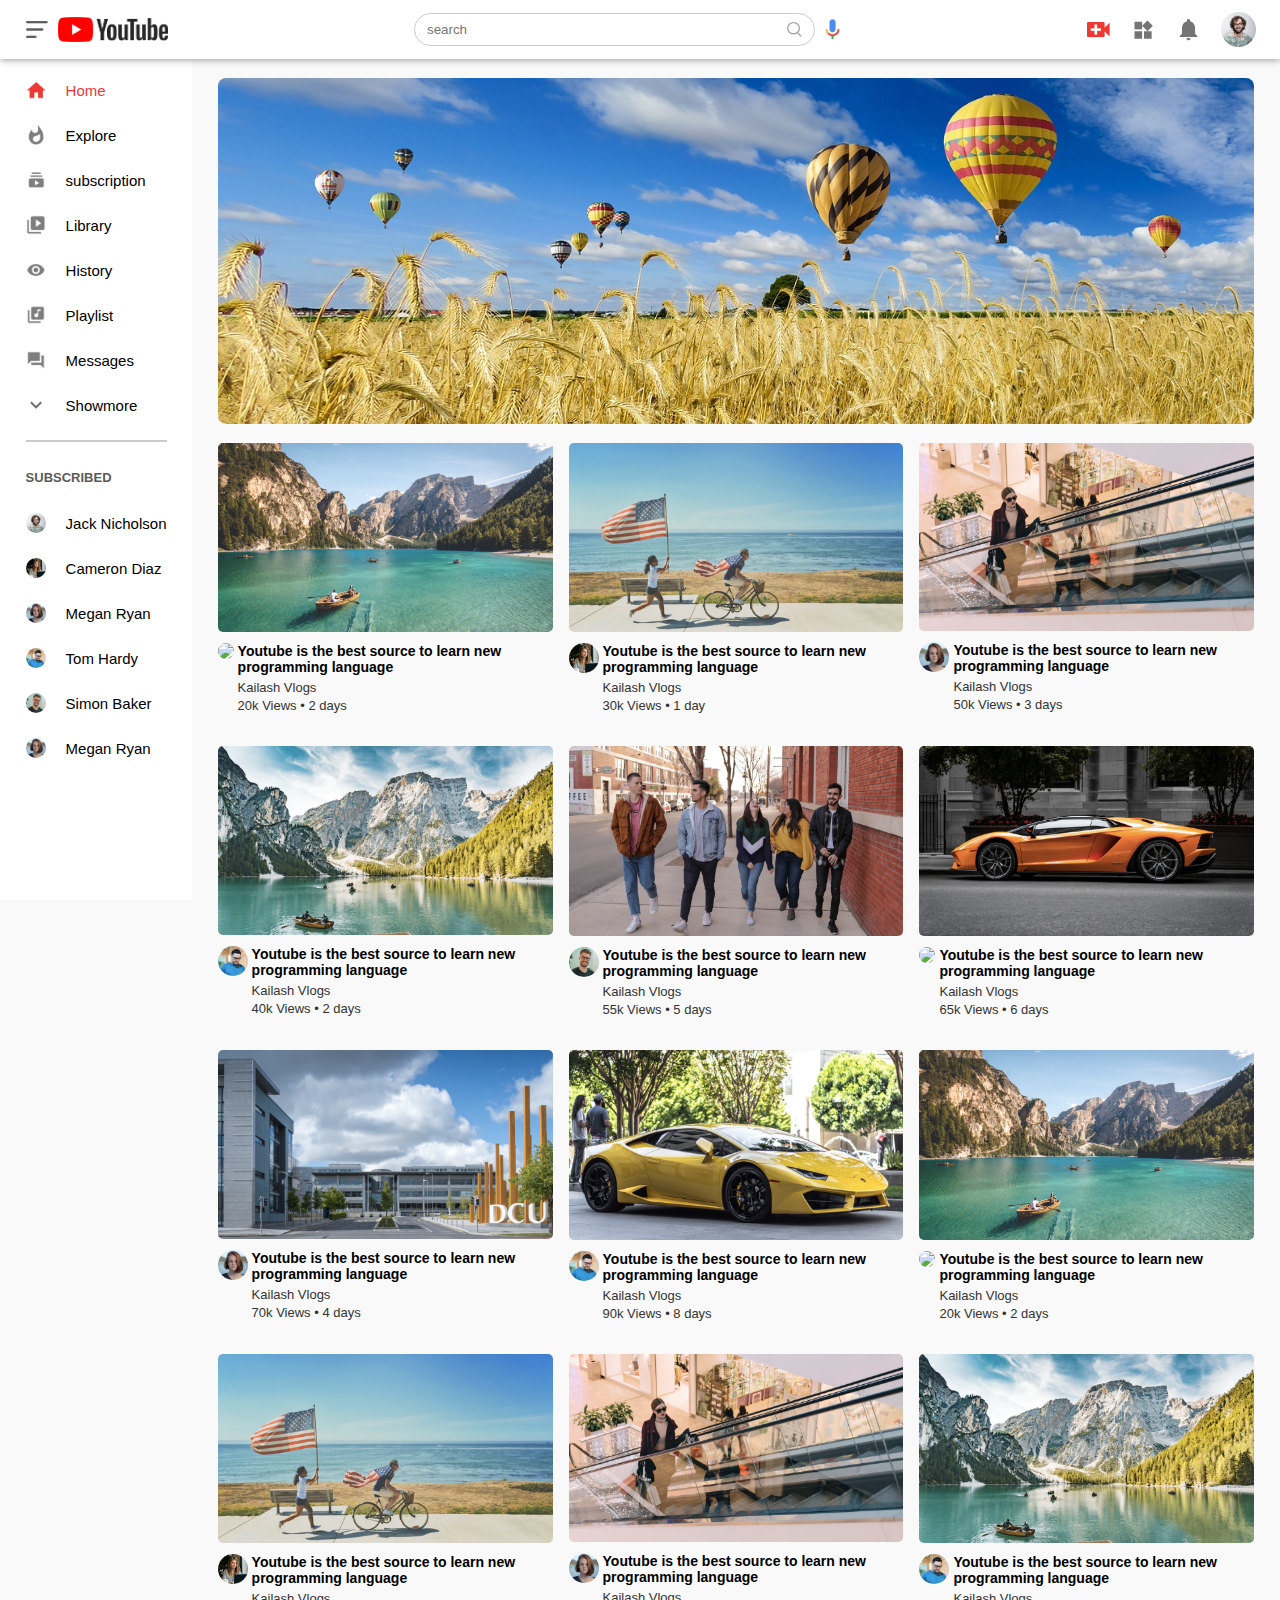
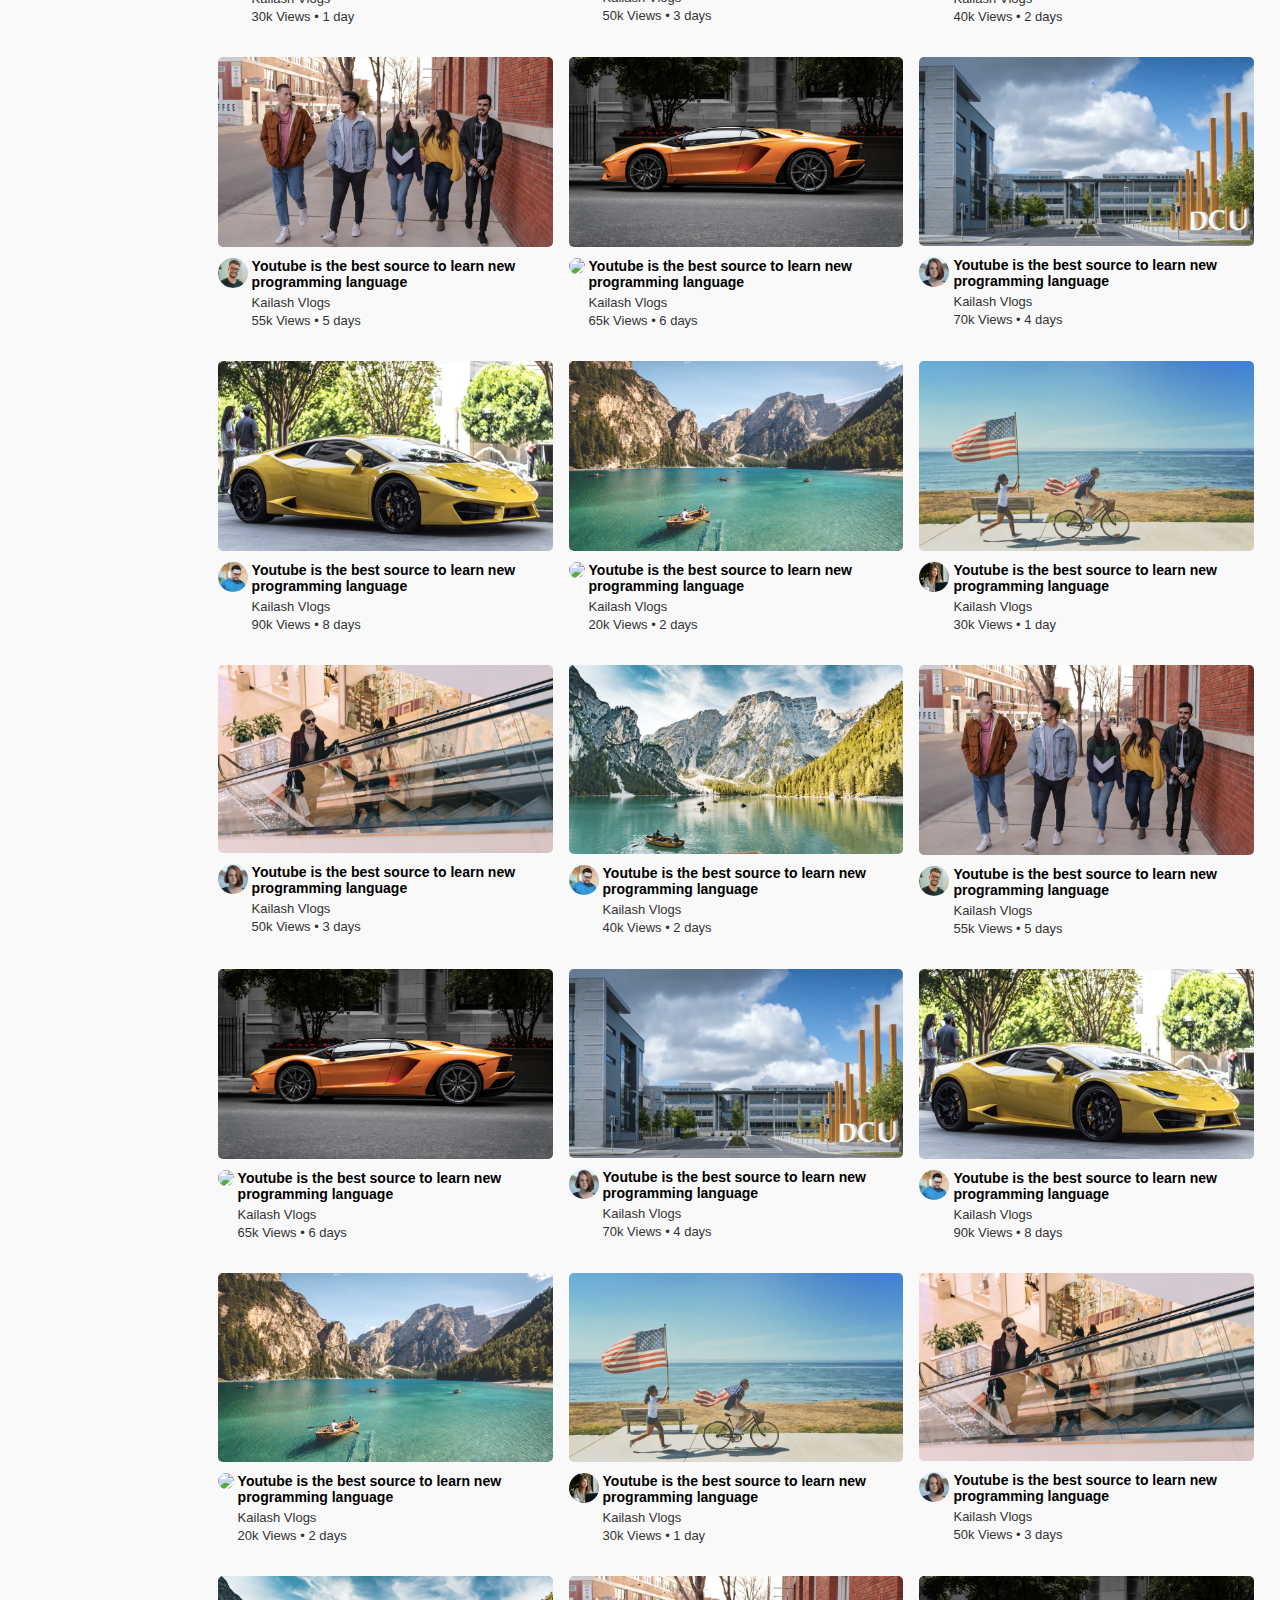
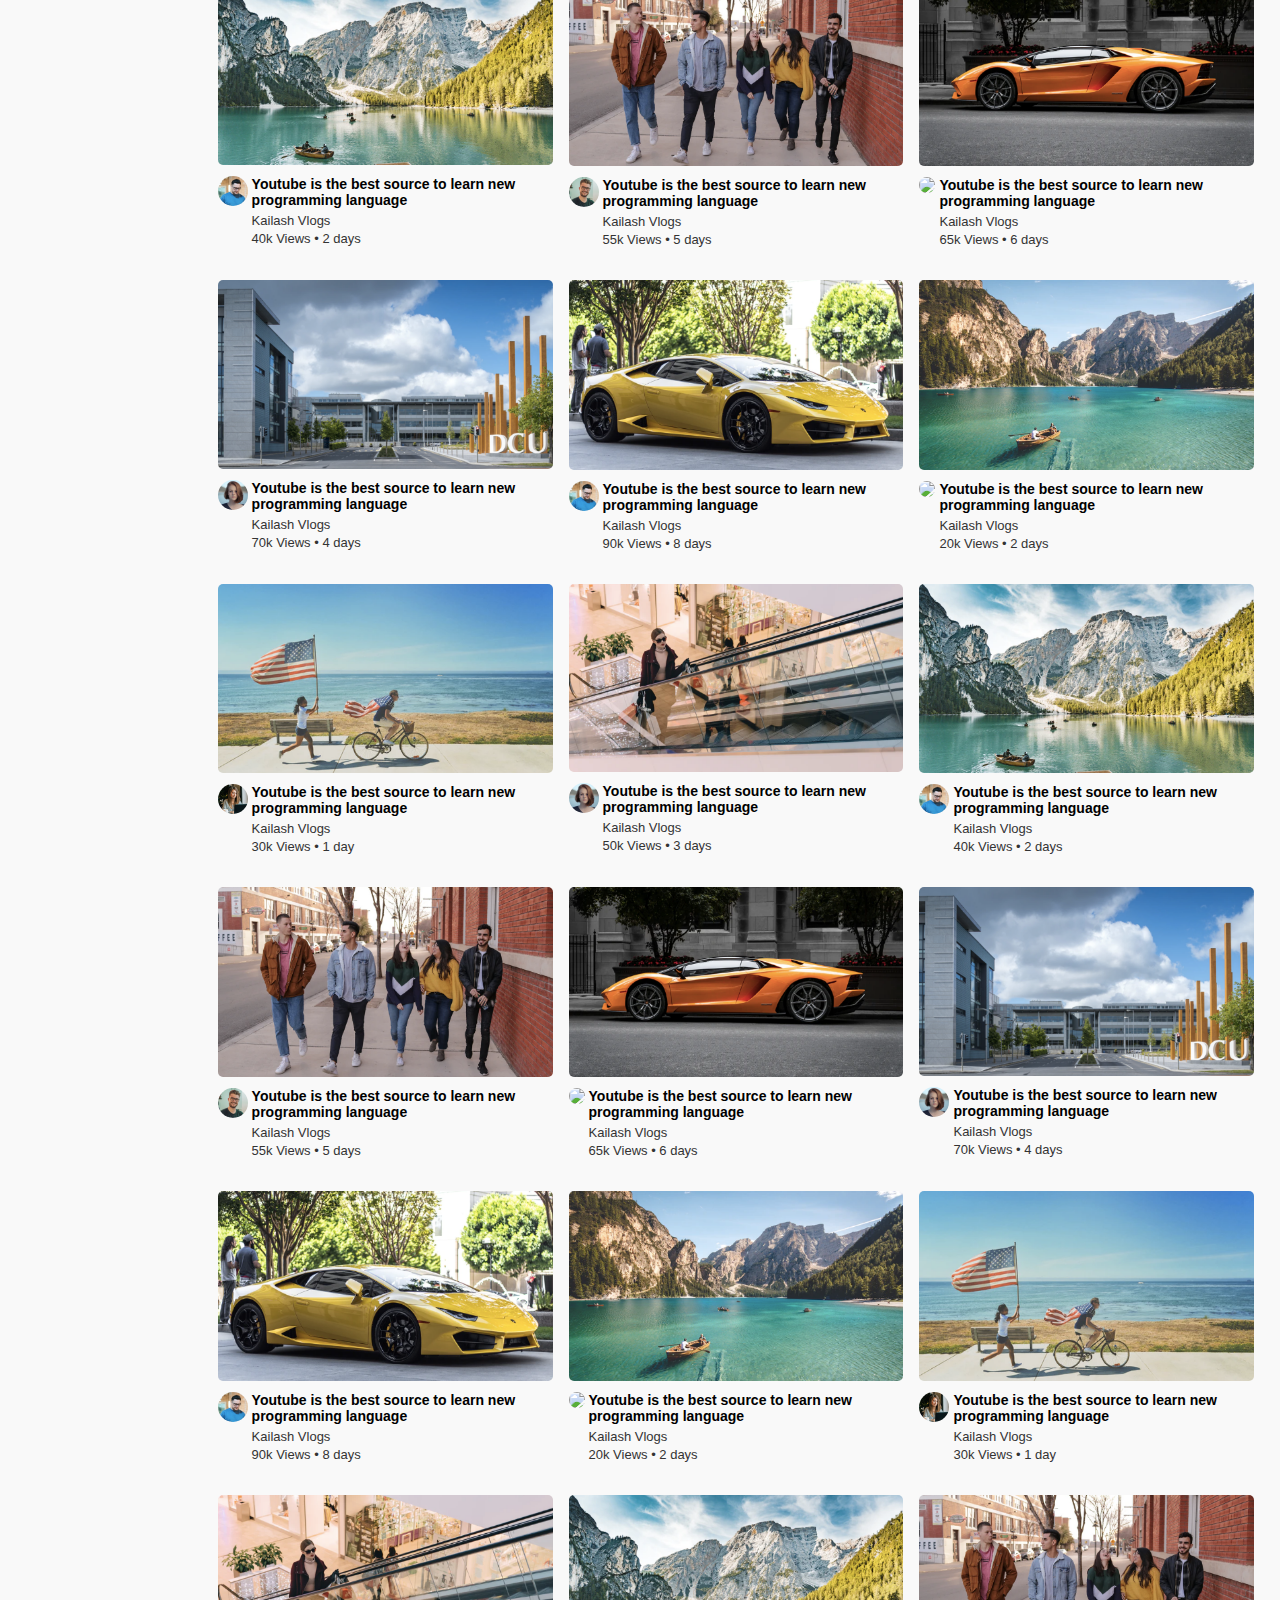
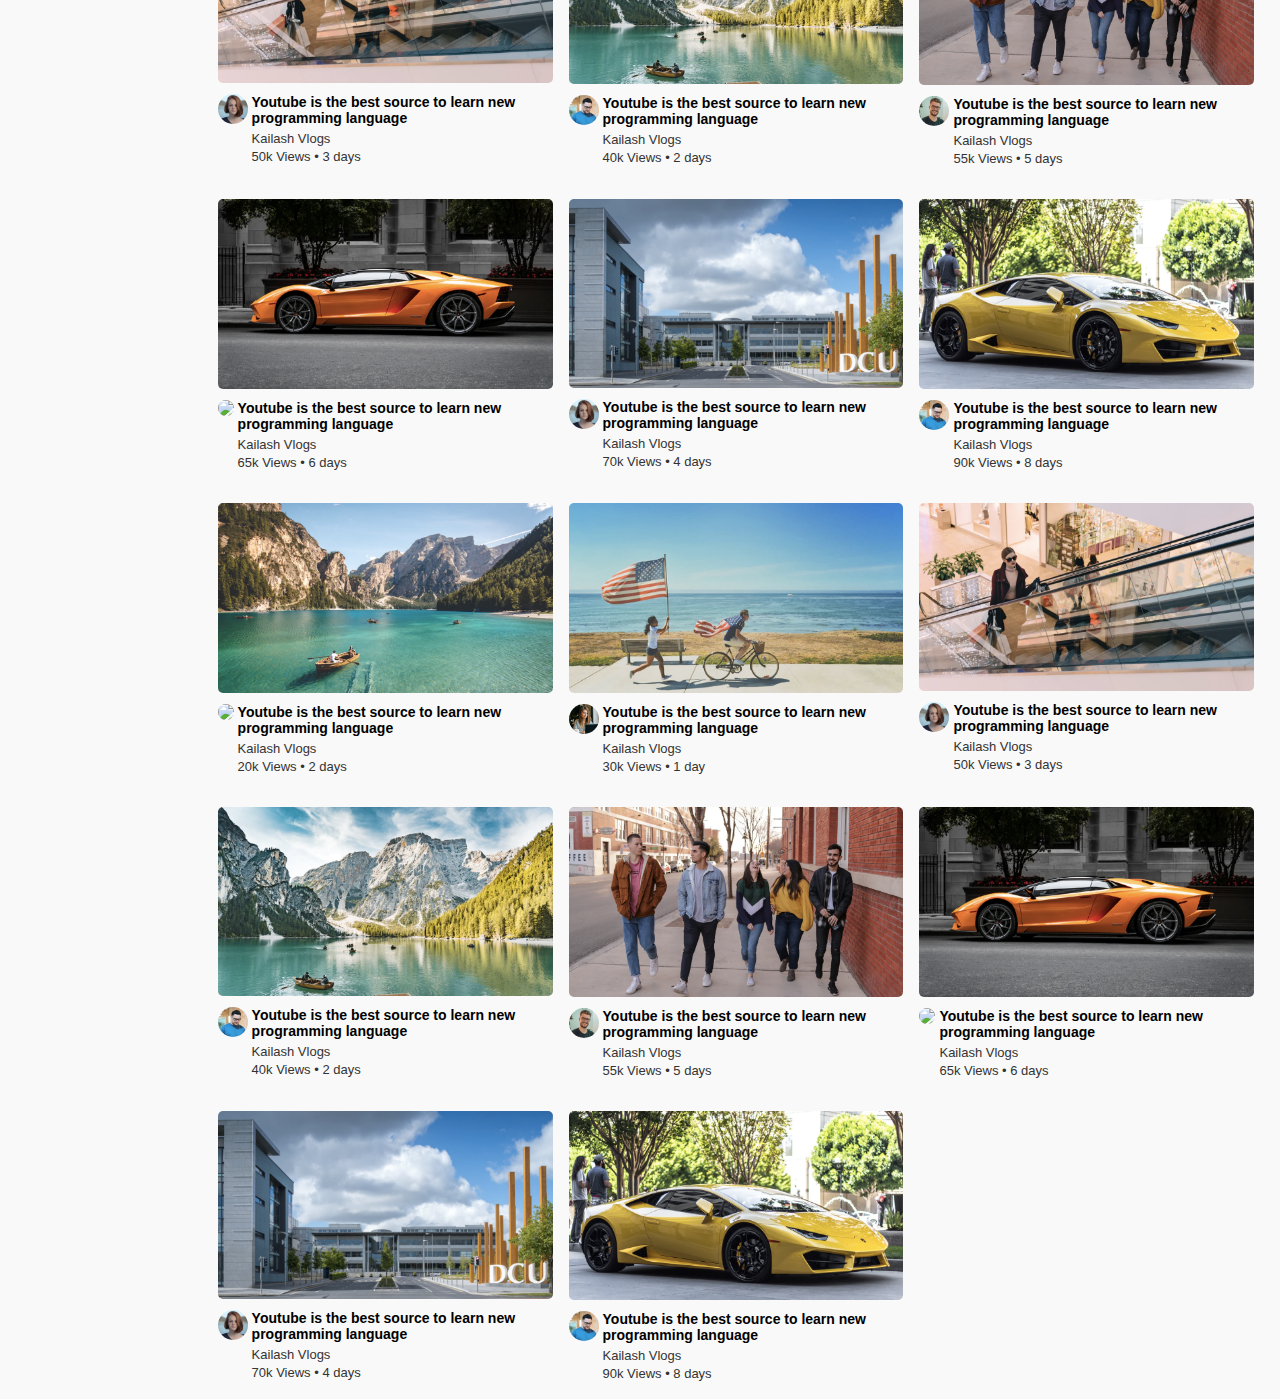
==== commit 9438046e: "cc" ====
--- a/index.html
+++ b/index.html
@@ -4,7 +4,8 @@
     <meta charset="UTF-8">
     <meta name="viewport" content="width=device-width, initial-scale=1.0">
     <link rel="stylesheet" href="style.css">
-    <title>Document</title>
+    <link rel="icon" href="images/1384060.png" type="images/x-icon">
+    <title>Youtube</title>
 </head>
 <body>
       <nav class="flex-div">
--- a/style.css
+++ b/style.css
@@ -168,6 +168,7 @@
 .container ul li{
     list-style: none;
     background: #5a5a5a;
+    flex-wrap: wrap;
     border-radius: 4px;
     color:#fff;
     padding:6px 12px;
@@ -202,7 +203,7 @@
 
 .banner{
     width:100%;
-    height:350px;
+    /* height:350px; */
     border-radius: 8px;
 }
 
@@ -315,22 +316,50 @@
     display:flex;
     justify-content: space-between;
     align-items: center;
-    flex-wrap: wrap;
     margin-top: 10px;
     color:#5a5a5a;
     font-size: 14px;
-    margin-left: 8px;
-}
-
-.play-video .play-video-info img{
+    /* margin-left: 2px; */
+}
+
+.play-video .play-video-info a img{
     width:20px;
     margin-right: 8px;
-}
-
-.play-video .play-video-info a{
     display:inline-flex;
+    align-items: center;  
+}
+
+.play-video .play-video-info p{
+    display:inline-flex;
+    flex-basis: 60%;
+}
+
+.video-des{
+    display:flex;
+    justify-content: space-between;
     align-items: center;
-    
+    margin-top: 10px;
+    flex-wrap:wrap;
+}
+
+.video-des p{
+    font-size: 20px;
+    font-weight: 700;
+}
+
+.video-des button{
+     border-style:none;
+     padding:10px 12px;
+     background-color: #ff0000;
+     color:#fff;
+     border-radius:5px;
+     cursor:pointer;
+     text-transform: uppercase;
+}
+
+.video-des button:hover{
+    background-color: #ff0000;
+     color:#fff;
 }
 
 /* play vido page styling end */
@@ -446,6 +475,7 @@
         display:none;
     }
 
+
     /* .container, .large-container{
         padding-left: 5%;
         padding-right: 5%;
@@ -492,5 +522,44 @@
     }
   } */
 
+  @media (max-width:667px)
+  {
+    .row{
+        flex-wrap: wrap;
+    }
+
+    .right-sidebar{
+        flex-basis:100%;
+        padding-top: 10px;
+    }
+
+    .right-sidebar img{
+        width:100%;
+    }
+
+    .play-video{
+        flex-basis: 100%;
+    }
+
+    .side-video-list{
+        display:block;
+    }
+  }
+
+  @media (max-width:1024px){
+    .row{
+        display: block;
+    }
+  }
+
+  @media (max-width:1294px){
+    .row{
+        display: block;
+    }
+
+    .side-video-list{
+        padding-top: 10px;
+    }
+  }
   
 
